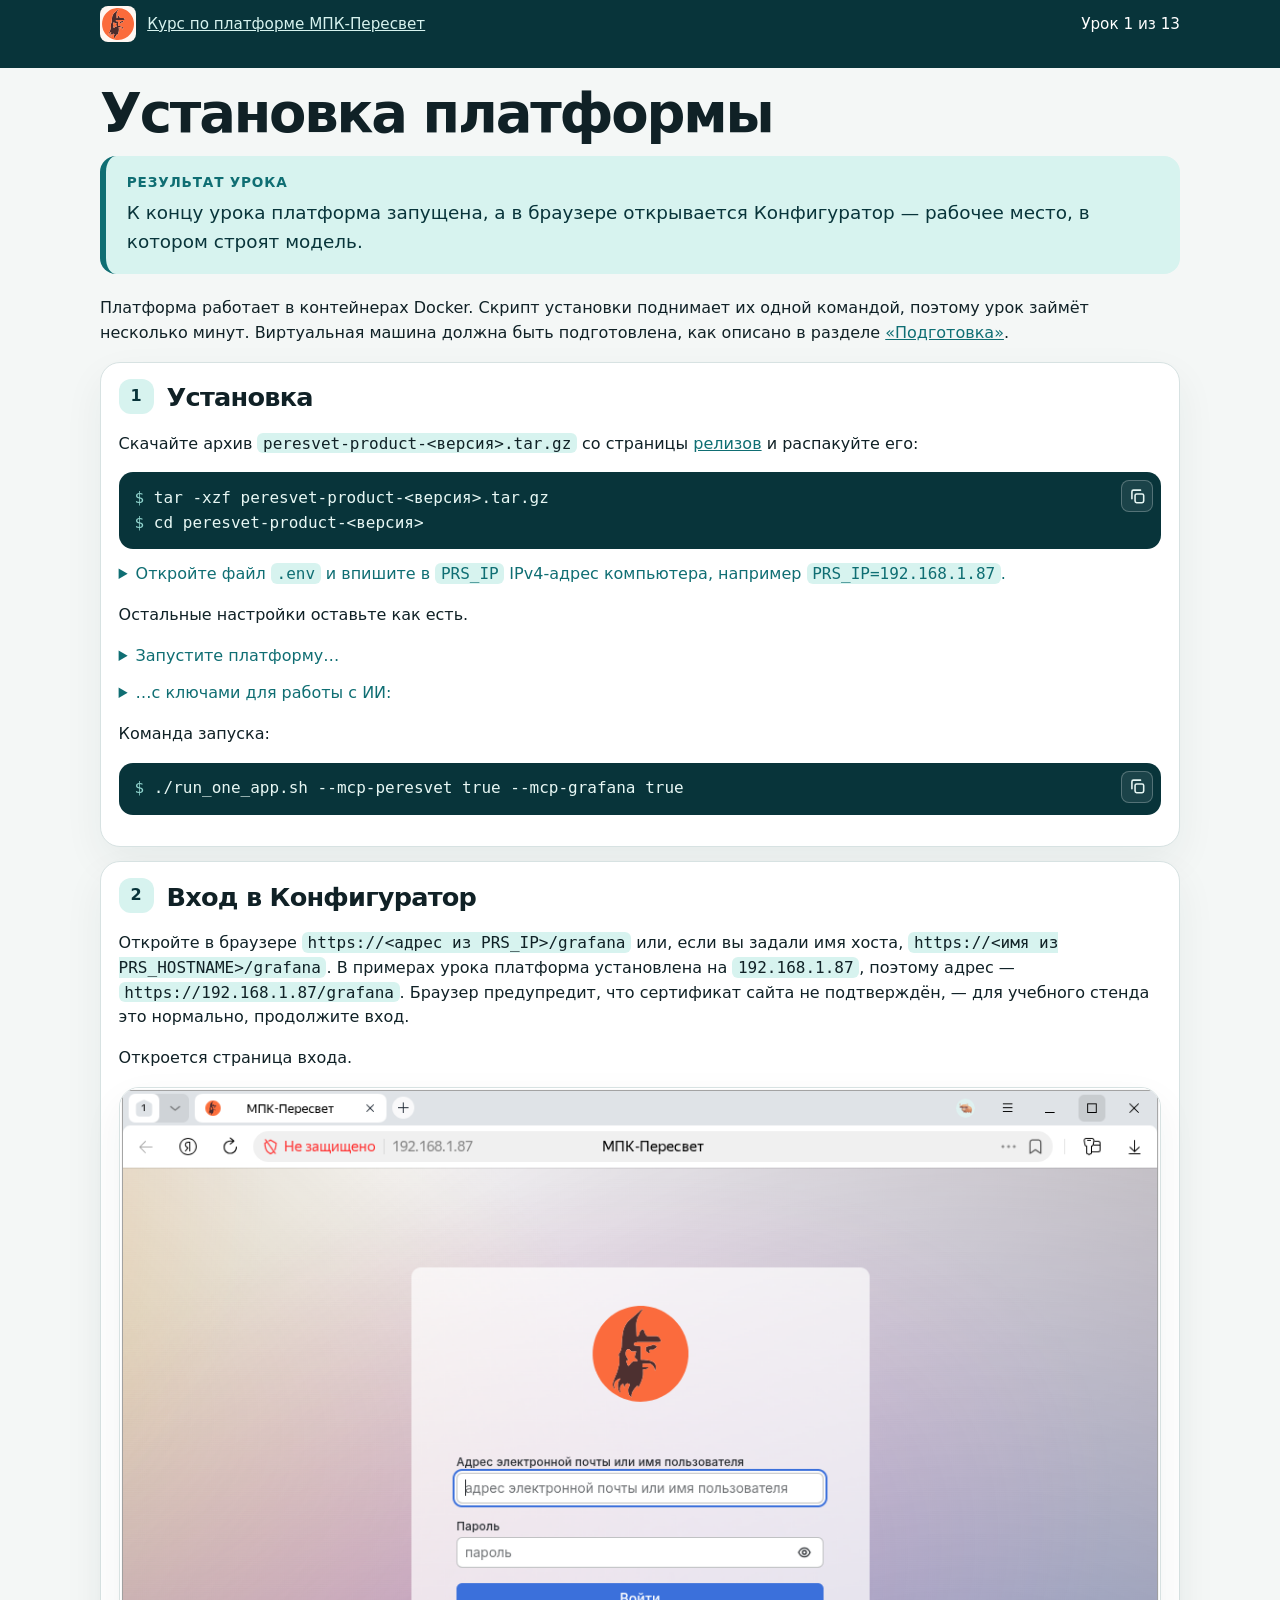
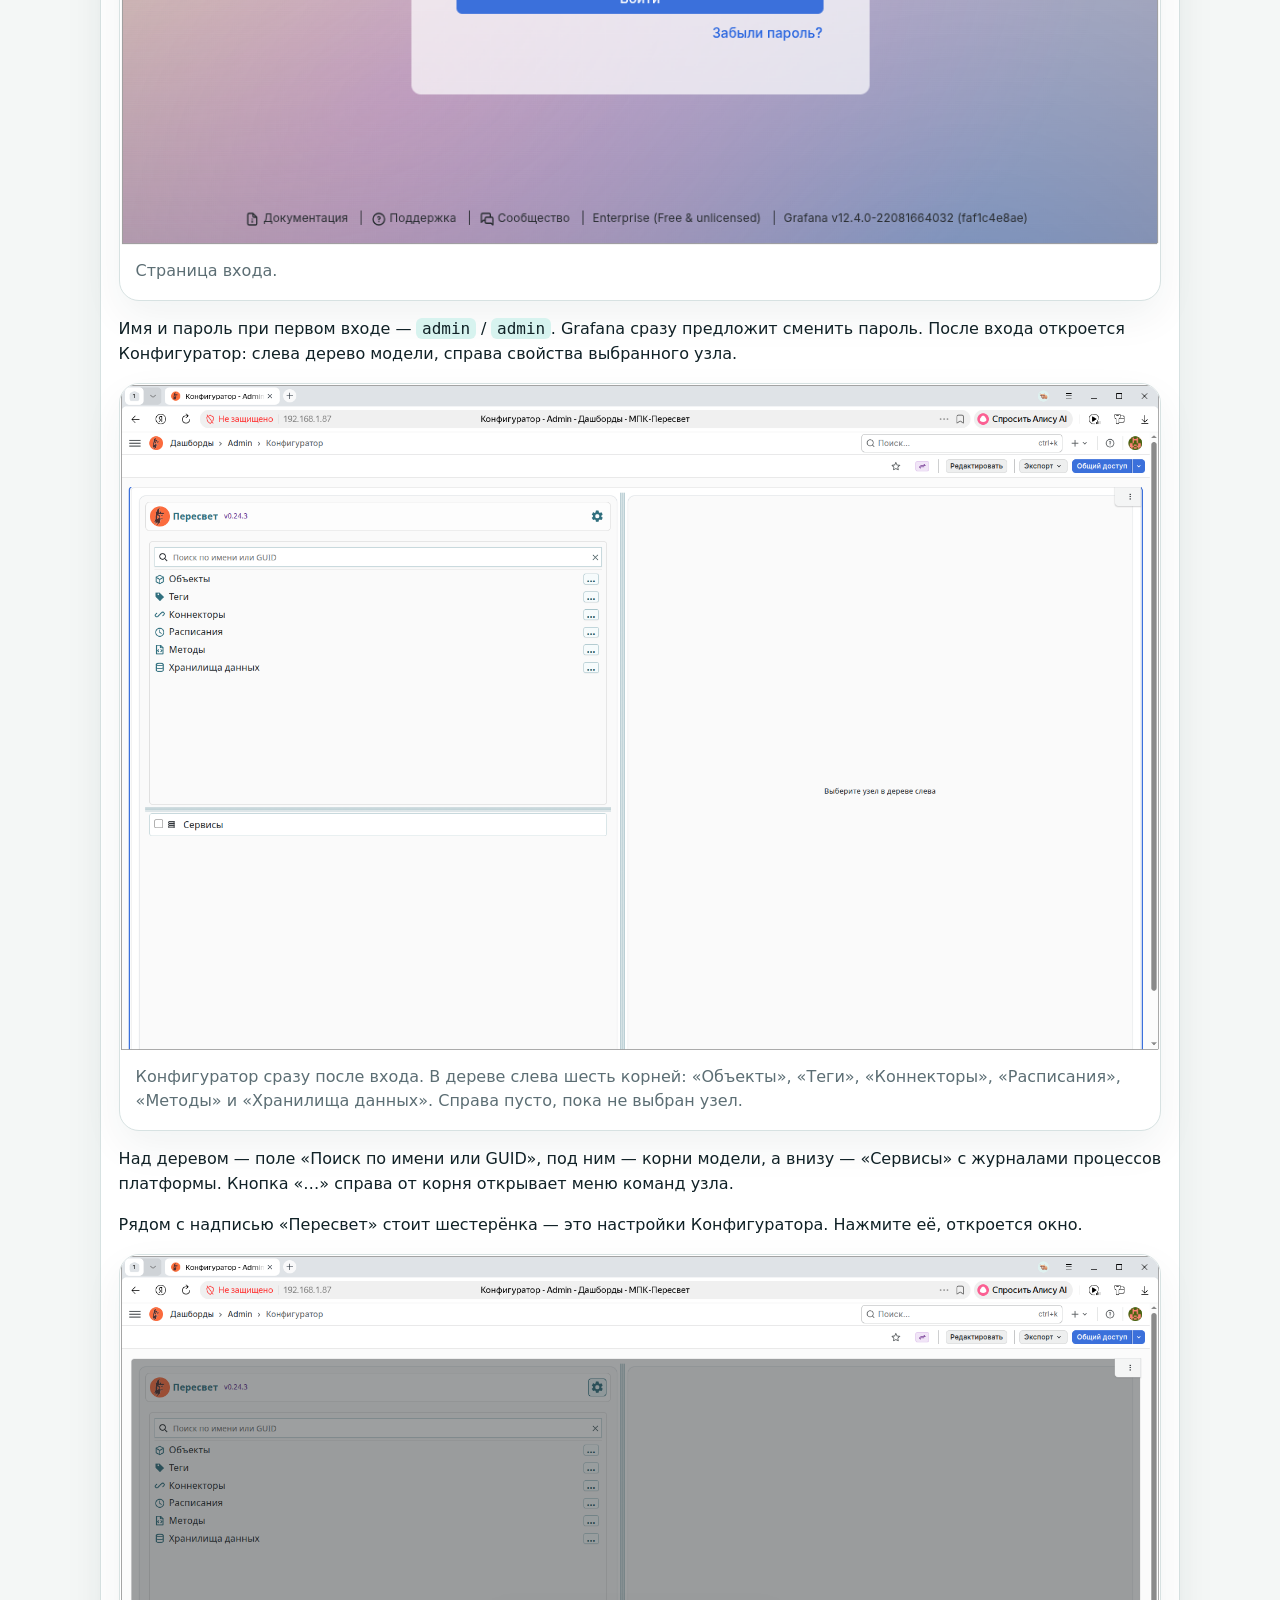
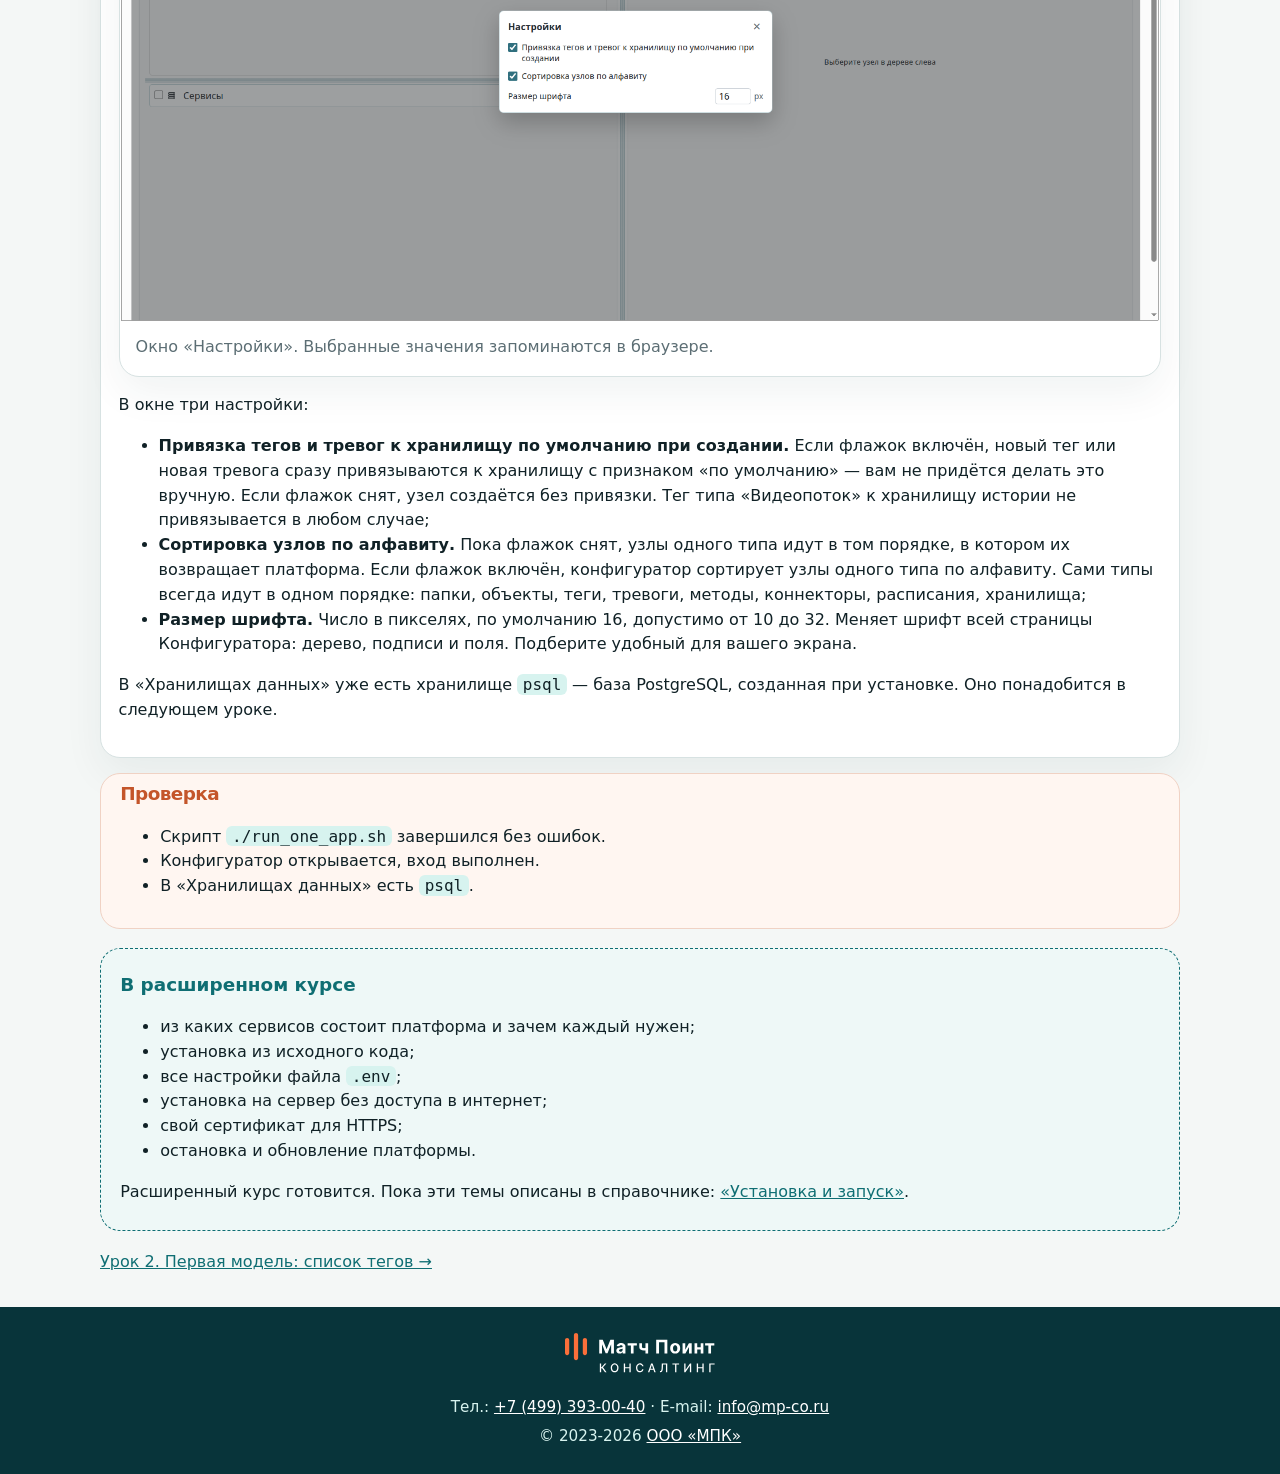
==== 01.base/lesson-01.html @ 76dfd1cc "превый урок" ====
<!DOCTYPE html>
<html lang="ru">
<head>
  <meta charset="utf-8">
  <meta name="viewport" content="width=device-width, initial-scale=1">
  <title>Урок 1. Установка платформы — курс МПК-Пересвет</title>
  <link rel="stylesheet" href="course.css">
</head>
<body>
  <header class="topbar">
    <div class="wrap nav">
      <a href="index.html"><img class="nav-logo" src="pics/logo.svg" alt=""> Курс по платформе МПК-Пересвет</a>
      <span>Урок 1 из 13</span>
    </div>
  </header>
  <main class="wrap lesson">
    <h1>Установка платформы</h1>
    <div class="outcome">
      <div class="k">Результат урока</div>
      <p>К концу урока платформа запущена, а в браузере открывается Конфигуратор — рабочее место, в котором строят модель.</p>
    </div>
    <p>Платформа работает в контейнерах Docker. Скрипт установки поднимает их одной командой, поэтому урок займёт несколько минут. Виртуальная машина должна быть подготовлена, как описано в разделе <a href="index.html#prep">«Подготовка»</a>.</p>

    <section class="step">
      <span class="num">1</span>
      <h2>Установка</h2>
      <p>Скачайте архив <code>peresvet-product-&lt;версия&gt;.tar.gz</code> со страницы <a href="https://github.com/Vovaman/peresvet/releases">релизов</a> и распакуйте его:</p>
      <pre class="cmd"><code><span class="line"><span class="prompt">$ </span>tar -xzf peresvet-product-&lt;версия&gt;.tar.gz</span>
<span class="line"><span class="prompt">$ </span>cd peresvet-product-&lt;версия&gt;</span></code></pre>
      <details class="spoiler">
        <summary>Откройте файл <code>.env</code> и впишите в <code>PRS_IP</code> IPv4-адрес компьютера, например <code>PRS_IP=192.168.1.87</code>.</summary>
        <p>Платформа открывается по HTTPS, а сертификат выпускается на адрес из <code>PRS_IP</code>. Без адреса скрипт не запустится. Браузер предупредит, что сертификат самоподписанный, — для учебного стенда это нормально. Открывать платформу можно двумя способами.</p>
        <ul>
          <li><b>По IP.</b> Впишите в <code>PRS_IP</code> адрес, по которому браузер достучится до машины с платформой (если браузер на той же машине — <code>127.0.0.1</code>).</li>
          <li><b>По имени.</b> <code>PRS_IP</code> нужен и здесь. Дополнительно впишите в <code>.env</code> имя: <code>PRS_HOSTNAME=plant.local</code>, которое будете вписывать в адресной строке браузера для доступа к Конфигуратору.</li>
        </ul>
      </details>
      <p>Остальные настройки оставьте как есть.</p>
      <details class="spoiler">
        <summary>Запустите платформу…</summary>
        <p>Скрипт <code>run_one_app.sh</code> готовит и запускает всю платформу:</p>
        <ul>
          <li>проверяет адрес из <code>PRS_IP</code> и передаёт имя и адрес сервера в настройки nginx;</li>
          <li>скачивает образы контейнеров, которых ещё нет на машине;</li>
          <li>поднимает через <code>docker compose</code> контейнеры платформы: ядро, базу PostgreSQL, брокер сообщений RabbitMQ, сервер иерархической модели OpenLDAP, Grafana и вспомогательные сервисы;</li>
          <li>генерирует самоподписанный сертификат для HTTPS на адрес из <code>PRS_IP</code>;</li>
          <li>запускает nginx, который принимает все обращения по HTTPS и направляет их нужному сервису.</li>
        </ul>
        <p>Первый запуск занимает несколько минут.</p>
        <p>Запускать скрипт нужно один раз: после перезагрузки сервера контейнеры поднимутся сами, как только запустится Docker.</p>
      </details>
      <details class="spoiler">
        <summary>…с ключами для работы с ИИ:</summary>
        <p>Ключи <code>--mcp-peresvet</code> и <code>--mcp-grafana</code> дополнительно запускают два MCP-сервера. MCP — открытый протокол, по которому ИИ-ассистент (например, в Cursor) подключается к приложению и вызывает его инструменты. В следующих уроках ассистент будет помогать строить модель, поэтому серверы нужны с самого начала.</p>
        <ul>
          <li><code>--mcp-peresvet true</code> — MCP платформы: через него ассистент создаёт и читает объекты, теги, тревоги и методы модели. Адрес: <code>https://&lt;адрес из PRS_IP&gt;/mcp/peresvet</code>;</li>
          <li><code>--mcp-grafana true</code> — MCP Grafana: через него ассистент работает с экранами Grafana. Адрес: <code>https://&lt;адрес из PRS_IP&gt;/mcp/grafana</code>.</li>
        </ul>
        <p>Без этих ключей серверы не запускаются: по умолчанию оба выключены. Подключение ассистента к ним разберём в уроке, где оно понадобится.</p>
      </details>
      <p>Команда запуска:</p>
      <pre class="cmd"><code><span class="line"><span class="prompt">$ </span>./run_one_app.sh --mcp-peresvet true --mcp-grafana true</span></code></pre>
    </section>

    <section class="step">
      <span class="num">2</span>
      <h2>Вход в Конфигуратор</h2>
      <p>Откройте в браузере <code>https://&lt;адрес из PRS_IP&gt;/grafana</code> или, если вы задали имя хоста, <code>https://&lt;имя из PRS_HOSTNAME&gt;/grafana</code>. В примерах урока платформа установлена на <code>192.168.1.87</code>, поэтому адрес — <code>https://192.168.1.87/grafana</code>. Браузер предупредит, что сертификат сайта не подтверждён, — для учебного стенда это нормально, продолжите вход.</p>
      <p>Откроется страница входа.</p>
      <figure class="figure">
        <img src="pics/01-lesson.%2001.png" alt="Страница входа в МПК-Пересвет: поля имени пользователя и пароля, кнопка «Войти»">
        <figcaption>Страница входа.</figcaption>
      </figure>
      <p>Имя и пароль при первом входе — <code>admin</code> / <code>admin</code>. Grafana сразу предложит сменить пароль. После входа откроется Конфигуратор: слева дерево модели, справа свойства выбранного узла.</p>
      <figure class="figure">
        <img src="pics/01-lesson.%2002.png" alt="Конфигуратор: слева дерево с корнями Объекты, Теги, Коннекторы, Расписания, Методы, Хранилища данных, справа пустая область с надписью «Выберите узел в дереве слева»">
        <figcaption>Конфигуратор сразу после входа. В дереве слева шесть корней: «Объекты», «Теги», «Коннекторы», «Расписания», «Методы» и «Хранилища данных». Справа пусто, пока не выбран узел.</figcaption>
      </figure>
      <p>Над деревом — поле «Поиск по имени или GUID», под ним — корни модели, а внизу — «Сервисы» с журналами процессов платформы. Кнопка «…» справа от корня открывает меню команд узла.</p>
      <p>Рядом с надписью «Пересвет» стоит шестерёнка — это настройки Конфигуратора. Нажмите её, откроется окно.</p>
      <figure class="figure">
        <img src="pics/01-lesson.%2003.png" alt="Окно «Настройки» Конфигуратора: два флажка и поле «Размер шрифта»">
        <figcaption>Окно «Настройки». Выбранные значения запоминаются в браузере.</figcaption>
      </figure>
      <p>В окне три настройки:</p>
      <ul>
        <li><b>Привязка тегов и тревог к хранилищу по умолчанию при создании.</b> Если флажок включён, новый тег или новая тревога сразу привязываются к хранилищу с признаком «по умолчанию» — вам не придётся делать это вручную. Если флажок снят, узел создаётся без привязки. Тег типа «Видеопоток» к хранилищу истории не привязывается в любом случае;</li>
        <li><b>Сортировка узлов по алфавиту.</b> Пока флажок снят, узлы одного типа идут в том порядке, в котором их возвращает платформа. Если флажок включён, конфигуратор сортирует узлы одного типа по алфавиту. Сами типы всегда идут в одном порядке: папки, объекты, теги, тревоги, методы, коннекторы, расписания, хранилища;</li>
        <li><b>Размер шрифта.</b> Число в пикселях, по умолчанию 16, допустимо от 10 до 32. Меняет шрифт всей страницы Конфигуратора: дерево, подписи и поля. Подберите удобный для вашего экрана.</li>
      </ul>
      <p>В «Хранилищах данных» уже есть хранилище <code>psql</code> — база PostgreSQL, созданная при установке. Оно понадобится в следующем уроке.</p>
    </section>

    <section class="check">
      <h2>Проверка</h2>
      <ul>
        <li>Скрипт <code>./run_one_app.sh</code> завершился без ошибок.</li>
        <li>Конфигуратор открывается, вход выполнен.</li>
        <li>В «Хранилищах данных» есть <code>psql</code>.</li>
      </ul>
    </section>

    <aside class="deeper">
      <h2>В расширенном курсе</h2>
      <ul>
        <li>из каких сервисов состоит платформа и зачем каждый нужен;</li>
        <li>установка из исходного кода;</li>
        <li>все настройки файла <code>.env</code>;</li>
        <li>установка на сервер без доступа в интернет;</li>
        <li>свой сертификат для HTTPS;</li>
        <li>остановка и обновление платформы.</li>
      </ul>
      <p>Расширенный курс готовится. Пока эти темы описаны в справочнике: <a href="https://mp-co-ru.github.io/peresvet/installation.html">«Установка и запуск»</a>.</p>
    </aside>

    <p><a href="lesson-02.html">Урок 2. Первая модель: список тегов →</a></p>
  </main>
  <footer class="footer">
    <div class="wrap footer-inner">
      <a class="footer-logo" href="https://matchpoint-consulting.ru/"><img src="pics/mpc-logo.svg" alt="Логотип ООО Матч Поинт Консалтинг"></a>
      <p class="footer-contacts">Тел.: <a href="tel:+74993930040">+7 (499) 393-00-40</a> · E-mail: <a href="mailto:info@mp-co.ru">info@mp-co.ru</a></p>
      <p>© 2023-2026 <a href="https://matchpoint-consulting.ru/">ООО «МПК»</a></p>
    </div>
  </footer>
  <script src="course.js"></script>
</body>
</html>
---- 01.base/course.css ----
:root {
  --ink: #102126;
  --muted: #5c6e74;
  --teal: #0f6e73;
  --teal-deep: #08343a;
  --mint: #d7f3ef;
  --sand: #f4f7f6;
  --line: #d7e2e2;
  --card: #ffffff;
  --warn: #c4552a;
}

* { box-sizing: border-box; }

body {
  margin: 0;
  color: var(--ink);
  background: var(--sand);
  font-family: "Segoe UI", "PT Sans", "DejaVu Sans", sans-serif;
  line-height: 1.55;
}

a { color: var(--teal); }

.svg-sprite {
  position: absolute;
  width: 0;
  height: 0;
  overflow: hidden;
}

.hero {
  background:
    radial-gradient(circle at 85% 10%, rgba(90, 210, 190, 0.28), transparent 26rem),
    linear-gradient(160deg, #0b2c31 0%, #12575c 55%, #0e3d42 100%);
  color: #f4fffc;
  padding: 1.2rem 0 3.2rem;
}

.hero a { color: #d7f3ef; }

.wrap {
  width: min(1080px, calc(100% - 2rem));
  margin: 0 auto;
}

.nav {
  display: flex;
  justify-content: space-between;
  gap: 1rem;
  align-items: center;
  padding: 0.4rem 0 1.6rem;
  font-size: 0.95rem;
}

.brand { font-weight: 700; letter-spacing: 0.04em; text-transform: uppercase; font-size: 0.82rem; }

.hero-layout {
  display: flex;
  align-items: flex-start;
  gap: 1.75rem;
}

.hero-copy { flex: 1 1 42rem; min-width: 0; }

.hero-anim {
  flex: 0 0 340px;
  width: 340px;
  margin: 0.4rem 0 0;
}

.hero-anim img {
  display: block;
  width: 100%;
  height: auto;
  border-radius: 20px;
  background: #f7fbfb;
}

@media (max-width: 980px) {
  .hero-layout { display: block; }
  .hero-anim { width: min(520px, 100%); margin-top: 1.4rem; }
}

.hero-title {
  display: flex;
  align-items: center;
  gap: 1.1rem;
  margin-bottom: 1rem;
}

@media (max-width: 860px) {
  .hero-grid { grid-template-columns: 1fr; }
}

.logo {
  width: 92px;
  height: 92px;
  flex: 0 0 auto;
  background: #fff7f2;
  border-radius: 22px;
  padding: 8px;
}

h1 {
  margin: 0;
  max-width: none;
  font-size: clamp(2.4rem, 5.4vw, 4.2rem);
  line-height: 0.98;
  letter-spacing: -0.04em;
}

.hero h1 { font-size: clamp(2rem, 3.1vw, 3.25rem); }
.hero h1 span { display: block; }

.nav-logo {
  width: 36px;
  height: 36px;
  vertical-align: middle;
  background: #fff7f2;
  border-radius: 8px;
  padding: 2px;
}

.lead {
  max-width: 40rem;
  font-size: 1.25rem;
}

.hero .lead { color: #e7f7f4; }

.actions { display: flex; flex-wrap: wrap; gap: 0.8rem; margin-top: 1.6rem; }

.btn {
  display: inline-block;
  padding: 0.85rem 1.2rem;
  border-radius: 999px;
  text-decoration: none;
  font-weight: 700;
}

.hero a.btn-main { background: #f4fffc; color: #08343a; }
.hero a.btn-ghost { border: 1px solid rgba(255,255,255,0.45); color: #ffffff; }

.pills { display: flex; flex-wrap: wrap; gap: 0.6rem; margin-top: 1.8rem; padding: 0; list-style: none; }
.pills li {
  background: rgba(255,255,255,0.1);
  border: 1px solid rgba(255,255,255,0.18);
  border-radius: 999px;
  padding: 0.35rem 0.8rem;
}

section { padding: 3rem 0; }
section h2 { font-size: clamp(1.7rem, 3vw, 2.3rem); margin: 0 0 0.8rem; letter-spacing: -0.03em; }

.grid, .learn {
  display: grid;
  gap: 1rem;
}

.model-grid,
.start-grid {
  grid-template-columns: repeat(3, minmax(0, 1fr));
}

.model-grid {
  grid-template-columns: repeat(2, minmax(0, 1fr));
}

.feature-grid,
.learn-grid,
.area-grid {
  grid-template-columns: repeat(6, minmax(0, 1fr));
}

.feature-grid .card,
.learn-grid .card,
.area-grid .card {
  grid-column: span 2;
}

.feature-grid .card:nth-child(4),
.feature-grid .card:nth-child(5) {
  grid-column: span 3;
}

.card, .path > li, .step, .figure {
  background: var(--card);
  border: 1px solid var(--line);
  border-radius: 20px;
  box-shadow: 0 16px 40px rgba(8, 52, 58, 0.06);
}

.card { padding: 1.1rem 1.15rem 1.2rem; }
.card p:last-child { margin-bottom: 0; }
.card .k { color: var(--teal); font-weight: 800; font-size: 0.85rem; letter-spacing: 0.06em; text-transform: uppercase; }

.card-icon {
  float: right;
  width: 8rem;
  height: 6rem;
  margin: 0 0 0.6rem 0.9rem;
  stroke-width: 2;
  stroke-linecap: round;
  stroke-linejoin: round;
  fill: none;
}

.card .k { margin-top: 0; hyphens: auto; }

.feature-grid .card-icon,
.learn-grid .card-icon,
.area-grid .card-icon,
.start-grid .card-icon {
  width: 6.5rem;
  height: 4.9rem;
  margin-left: 0.6rem;
}
.card .k + p { margin-top: 0.6rem; }
.card .card-icon + p { margin-top: 0; }
.card::after { content: ""; display: block; clear: both; }

@media (max-width: 1040px) {
  .model-grid,
  .start-grid,
  .feature-grid,
  .learn-grid,
  .area-grid {
    grid-template-columns: repeat(2, minmax(0, 1fr));
  }

  .feature-grid .card,
  .feature-grid .card:nth-child(4),
  .feature-grid .card:nth-child(5),
  .learn-grid .card,
  .area-grid .card {
    grid-column: auto;
  }
}

@media (max-width: 620px) {
  .model-grid,
  .start-grid,
  .feature-grid,
  .learn-grid,
  .area-grid {
    grid-template-columns: 1fr;
  }
}

.path { list-style: none; padding: 0; margin: 0; display: grid; gap: 0.7rem; }
.path summary {
  display: flex;
  gap: 0.8rem;
  align-items: center;
  padding: 0.85rem 1rem;
  cursor: pointer;
  list-style: none;
}
.path summary::-webkit-details-marker { display: none; }
.path .t { flex: 1 1 auto; }
.chev {
  flex: 0 0 auto;
  width: 0.7rem;
  height: 0.7rem;
  margin-right: 0.3rem;
  border-right: 2px solid var(--teal);
  border-bottom: 2px solid var(--teal);
  transform: translateY(-25%) rotate(45deg);
  transition: transform 0.2s;
}
details[open] > summary .chev { transform: translateY(25%) rotate(-135deg); }

.intro-section { padding-bottom: 0; }
.prep-section { padding-bottom: 0; }
.spoiler { margin: 0.8rem 0; }
.spoiler > summary { cursor: pointer; font-weight: 400; color: var(--teal); }
.spoiler > :not(summary) { margin-left: 1.2rem; }
.prep { padding: 1.2rem 1.4rem; }
.prep ul { margin: 0.4rem 0 0; padding-left: 1.2rem; }
.intro {
  background: var(--card);
  border: 1px solid var(--line);
  border-radius: 20px;
  box-shadow: 0 16px 40px rgba(8, 52, 58, 0.06);
}
.intro > summary {
  display: flex;
  align-items: center;
  justify-content: space-between;
  gap: 1rem;
  padding: 1.1rem 1.4rem;
  cursor: pointer;
  list-style: none;
}
.intro > summary::-webkit-details-marker { display: none; }
.intro > summary h2 { margin: 0; }
.intro > summary .chev { width: 0.95rem; height: 0.95rem; border-width: 0 3px 3px 0; }
.intro .intro-part { padding: 1.6rem 1.4rem; border-top: 1px solid var(--line); }
.intro .intro-part .wrap { width: auto; }
.intro .intro-part h2 { font-size: clamp(1.4rem, 2.4vw, 1.9rem); }
.path .more { padding: 0 1rem 1rem 4.2rem; color: var(--ink); }
.path .more ul { margin: 0 0 0.7rem; padding-left: 1.1rem; }
.path .more li { margin: 0.2rem 0; }
.path .open { font-weight: 700; text-decoration: none; }
.path .soon { color: var(--muted); font-size: 0.9rem; }
.path .n {
  flex: 0 0 auto;
  width: 2.4rem;
  height: 2.4rem;
  display: grid;
  place-items: center;
  border-radius: 12px;
  background: var(--mint);
  color: var(--teal-deep);
  font-weight: 800;
}
.path > li.later { color: var(--muted); }
.path > li.later .n { background: #eef3f3; }

.figure { overflow: hidden; margin: 1rem 0 0; }
.figure img, .figure object { display: block; width: 100%; height: auto; background: white; }
.figure figcaption { padding: 0.85rem 1rem 1rem; color: var(--muted); }

.step { padding: 1rem 1.1rem 1.15rem; margin: 0.9rem 0; }
.step h2 {
  margin: 0.1rem 0 0.6rem;
  line-height: 2.2rem;
  font-size: clamp(1.3rem, 2.2vw, 1.6rem);
}
.step .num {
  float: left;
  width: 2.2rem;
  height: 2.2rem;
  margin: 0 0.8rem 0 0;
  display: grid;
  place-items: center;
  border-radius: 12px;
  background: var(--mint);
  color: var(--teal-deep);
  font-weight: 800;
}

table { width: 100%; border-collapse: collapse; }
th, td { text-align: left; padding: 0.7rem 0.4rem; border-bottom: 1px solid var(--line); }
th { color: var(--muted); font-weight: 700; }

.outcome {
  margin: 1rem 0 1.4rem;
  padding: 1rem 1.3rem 1.1rem;
  border-left: 6px solid var(--teal);
  border-radius: 16px;
  background: var(--mint);
}
.outcome .k {
  color: var(--teal);
  font-weight: 800;
  font-size: 0.85rem;
  letter-spacing: 0.06em;
  text-transform: uppercase;
}
.outcome p { margin: 0.35rem 0 0; font-size: 1.15rem; color: var(--teal-deep); }

.deeper {
  margin: 1.2rem 0;
  padding: 0.4rem 1.2rem 0.6rem;
  border: 1px dashed var(--teal);
  border-radius: 20px;
  background: #eef8f7;
}
.deeper h2 { font-size: 1.15rem; color: var(--teal); }
.check h2 { font-size: 1.15rem; color: var(--warn); }

.check { background: #fff6f1; border: 1px solid #f0d2c4; border-radius: 20px; padding: 0.4rem 1.2rem 0.8rem; }

pre {
  margin: 0.8rem 0;
  padding: 0.85rem 1rem;
  overflow-x: auto;
  background: var(--teal-deep);
  color: #e7f7f4;
  border-radius: 14px;
}
pre code { background: none; padding: 0; color: inherit; }

.cmd-wrap { position: relative; }
.cmd-wrap pre { margin: 0.8rem 0; padding-right: 3.2rem; }
.prompt { user-select: none; -webkit-user-select: none; color: #8fd3cc; }
.copy-btn {
  position: absolute;
  top: 0.5rem;
  right: 0.5rem;
  width: 2rem;
  height: 2rem;
  padding: 0.35rem;
  border: 1px solid rgba(255,255,255,0.25);
  border-radius: 8px;
  background: rgba(255,255,255,0.08);
  color: #e7f7f4;
  cursor: pointer;
}
.copy-btn:hover { background: rgba(255,255,255,0.18); }
.copy-btn.done { color: #8fe3b4; border-color: #8fe3b4; }
.copy-btn svg { display: block; width: 100%; height: 100%; fill: none; stroke: currentColor; stroke-width: 2; stroke-linecap: round; stroke-linejoin: round; }

code { font-family: "DejaVu Sans Mono", ui-monospace, monospace; background: var(--mint); padding: 0.05rem 0.35rem; border-radius: 6px; }

.lesson { padding-top: 1.2rem; }
.lesson h1 { max-width: none; color: var(--ink); font-size: clamp(2.2rem, 5vw, 3.4rem); }
.footer {
  margin-top: 2rem;
  padding: 1.6rem 0;
  background: var(--teal-deep);
  color: #d7f3ef;
  font-size: 0.95rem;
}
.footer a { color: #ffffff; }
.footer-inner { text-align: center; }
.footer-inner p { margin: 0.35rem 0 0; }
.footer-logo { display: inline-block; margin-bottom: 0.6rem; }
.footer-logo img { display: block; height: 40px; width: auto; }

.topbar { background: var(--teal-deep); color: white; }
.topbar a { color: #d7f3ef; }
.topbar .nav > a:first-child {
  display: inline-flex;
  align-items: center;
  gap: 0.7rem;
}
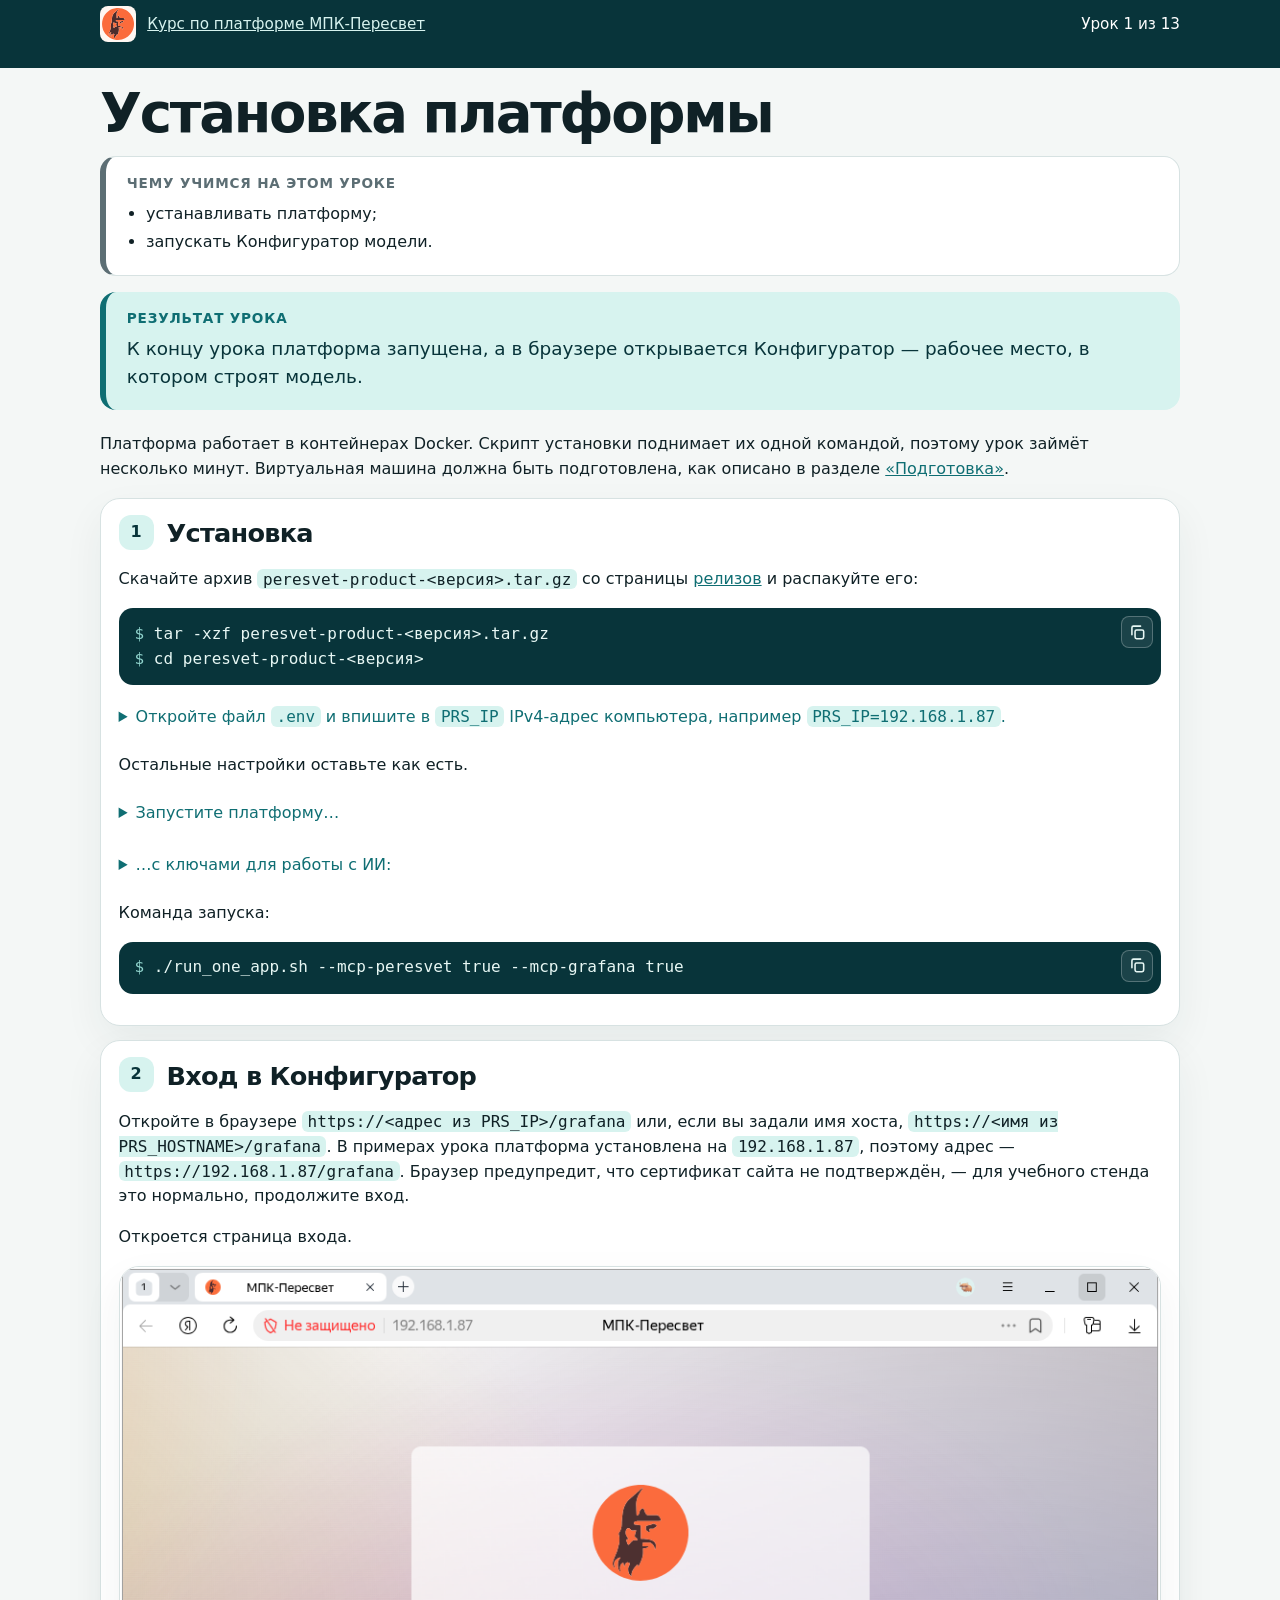
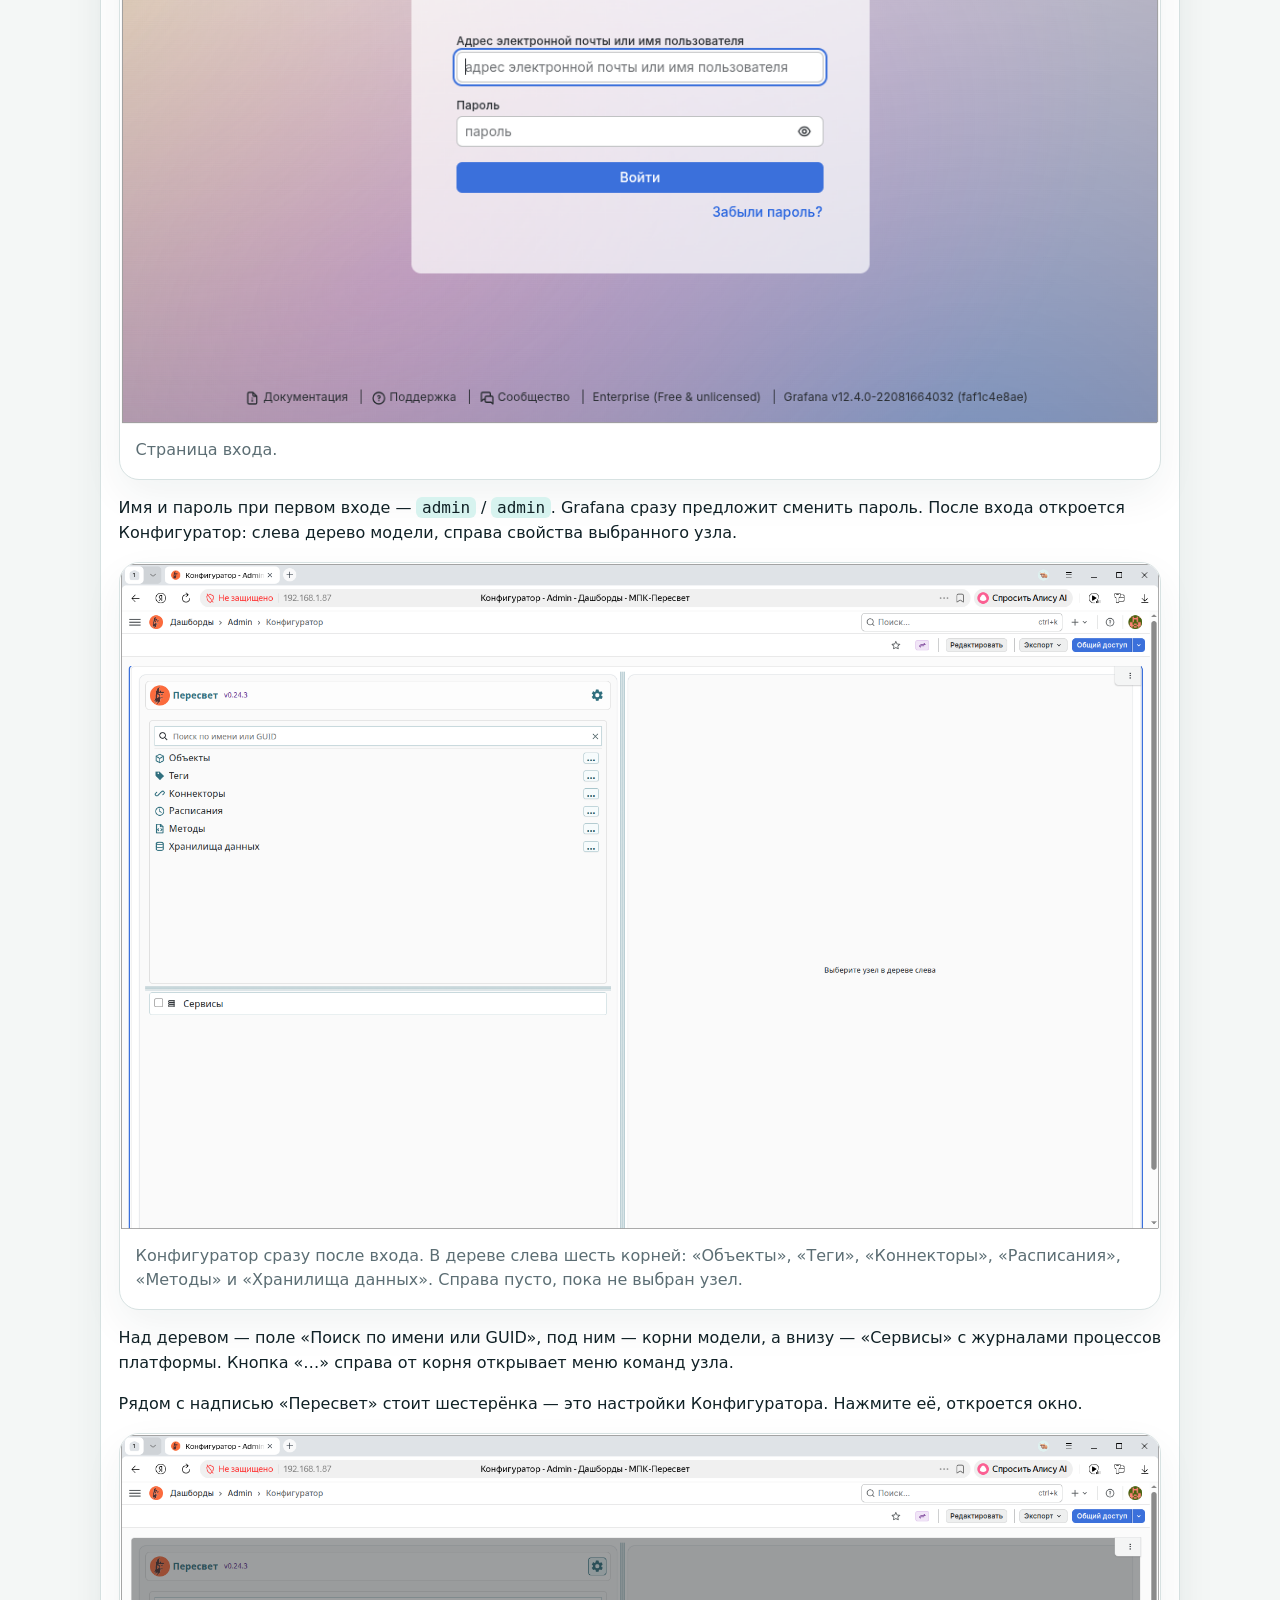
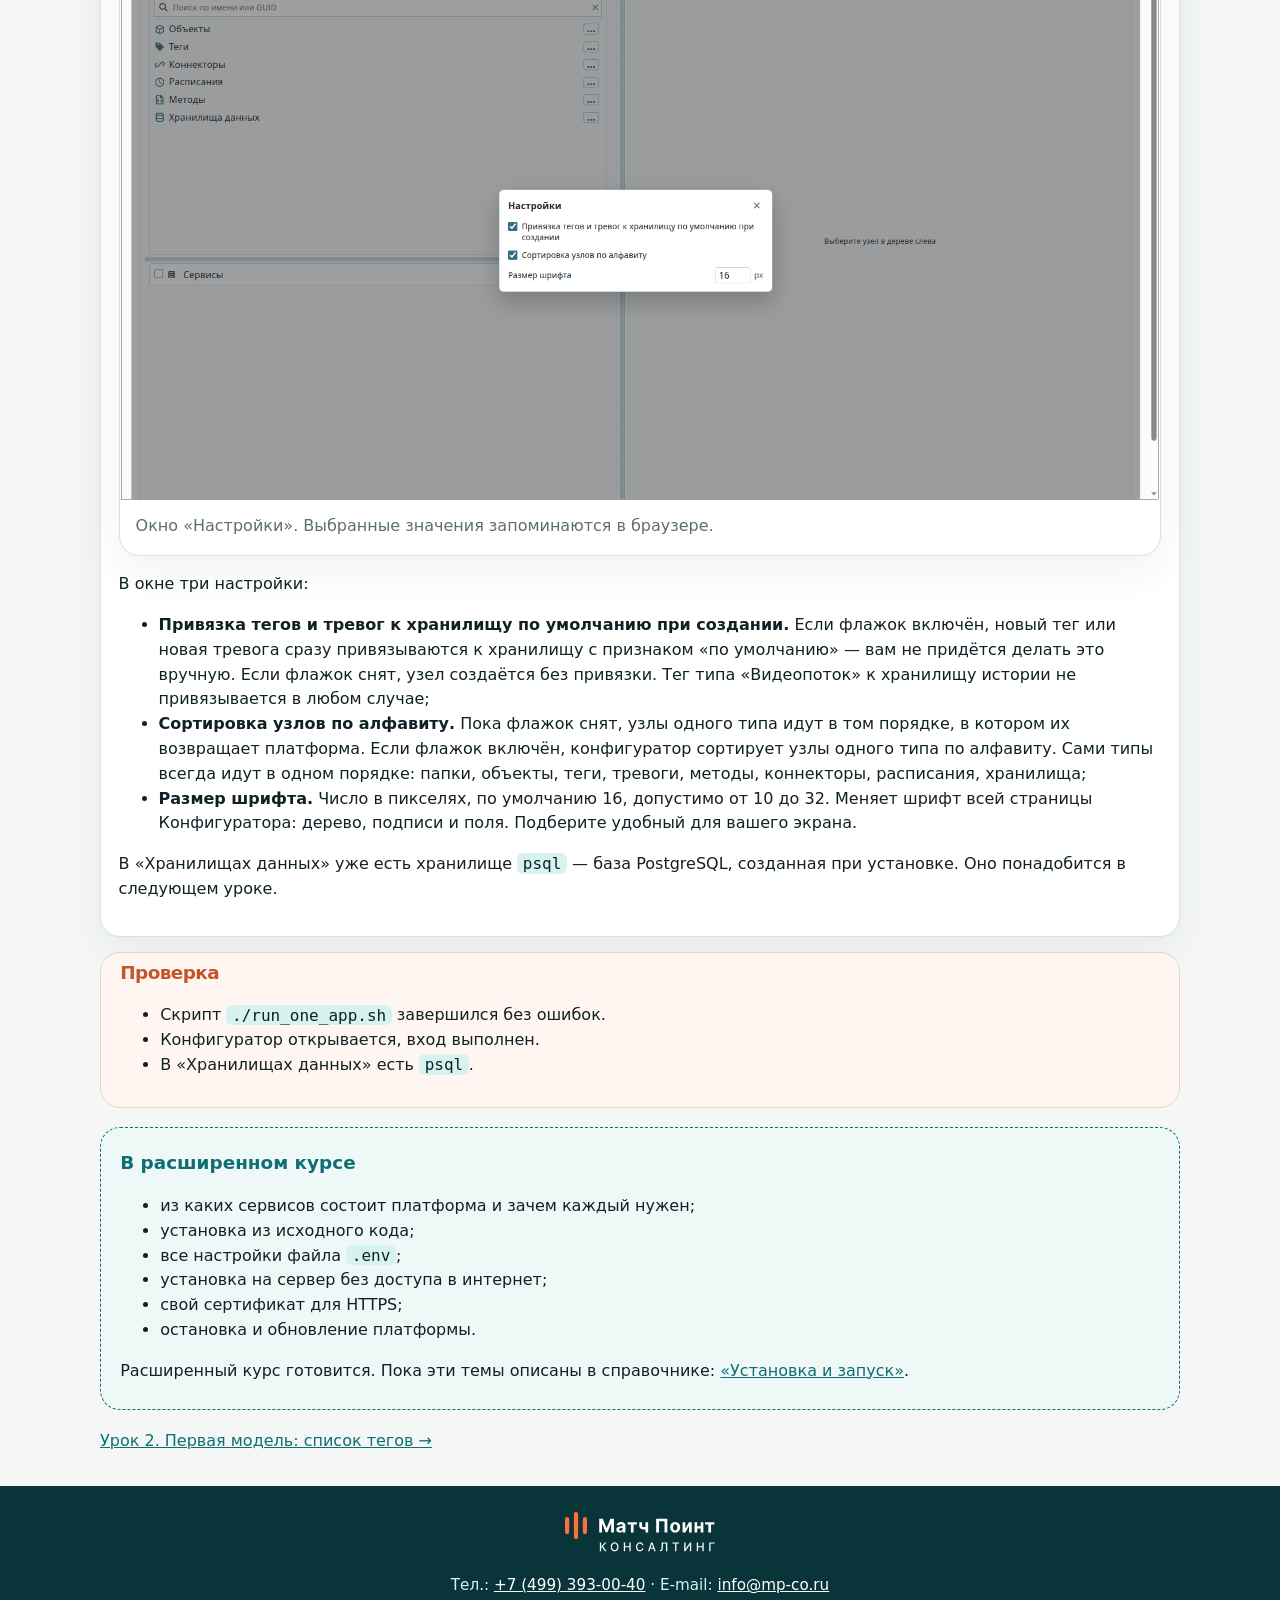
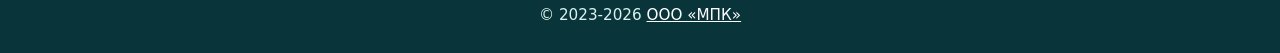
==== commit b09cd6ff: "#1 добавлен урок 2" ====
--- a/01.base/lesson-01.html
+++ b/01.base/lesson-01.html
@@ -15,6 +15,13 @@
   </header>
   <main class="wrap lesson">
     <h1>Установка платформы</h1>
+    <div class="goal">
+      <div class="k">Чему учимся на этом уроке</div>
+      <ul>
+        <li>устанавливать платформу;</li>
+        <li>запускать Конфигуратор модели.</li>
+      </ul>
+    </div>
     <div class="outcome">
       <div class="k">Результат урока</div>
       <p>К концу урока платформа запущена, а в браузере открывается Конфигуратор — рабочее место, в котором строят модель.</p>
--- a/01.base/course.css
+++ b/01.base/course.css
@@ -273,9 +273,16 @@
 
 .intro-section { padding-bottom: 0; }
 .prep-section { padding-bottom: 0; }
-.spoiler { margin: 0.8rem 0; }
+/* Отступы заложены всегда, чтобы заголовок не сдвигался при раскрытии; фон виден только у раскрытого */
+.spoiler { margin: 0.8rem -1rem; padding: 0.45rem 1rem; border-radius: 14px; }
+.spoiler[open] { background: #edf4f4; }
+.spoiler[open] code { background: #fff; }
 .spoiler > summary { cursor: pointer; font-weight: 400; color: var(--teal); }
 .spoiler > :not(summary) { margin-left: 1.2rem; }
+.spoiler > :last-child { margin-bottom: 0.4rem; }
+@media (max-width: 800px) {
+  .spoiler { margin-left: 0; margin-right: 0; }
+}
 .prep { padding: 1.2rem 1.4rem; }
 .prep ul { margin: 0.4rem 0 0; padding-left: 1.2rem; }
 .intro {
@@ -345,6 +352,34 @@
 th, td { text-align: left; padding: 0.7rem 0.4rem; border-bottom: 1px solid var(--line); }
 th { color: var(--muted); font-weight: 700; }
 
+.goal {
+  margin: 1rem 0 0.8rem;
+  padding: 1rem 1.3rem 1.1rem;
+  border: 1px solid var(--line);
+  border-left: 6px solid var(--muted);
+  border-radius: 16px;
+  background: var(--card);
+}
+.goal .k {
+  color: var(--muted);
+  font-weight: 800;
+  font-size: 0.85rem;
+  letter-spacing: 0.06em;
+  text-transform: uppercase;
+}
+.goal ul { margin: 0.45rem 0 0; padding-left: 1.2rem; }
+.goal li { margin: 0.2rem 0; }
+
+.figure-half { max-width: 50%; }
+/* Скриншот Конфигуратора: рамка по размеру картинки, не шире половины колонки */
+.figure-shot { width: fit-content; max-width: 50%; }
+.figure-shot img { max-width: 100%; }
+/* Широкий скриншот (таблицы с метками времени): во всю колонку, ширину задаёт img */
+.figure-shot.figure-wide { max-width: 100%; }
+@media (max-width: 800px) {
+  .figure-half, .figure-shot { max-width: 100%; }
+}
+
 .outcome {
   margin: 1rem 0 1.4rem;
   padding: 1rem 1.3rem 1.1rem;
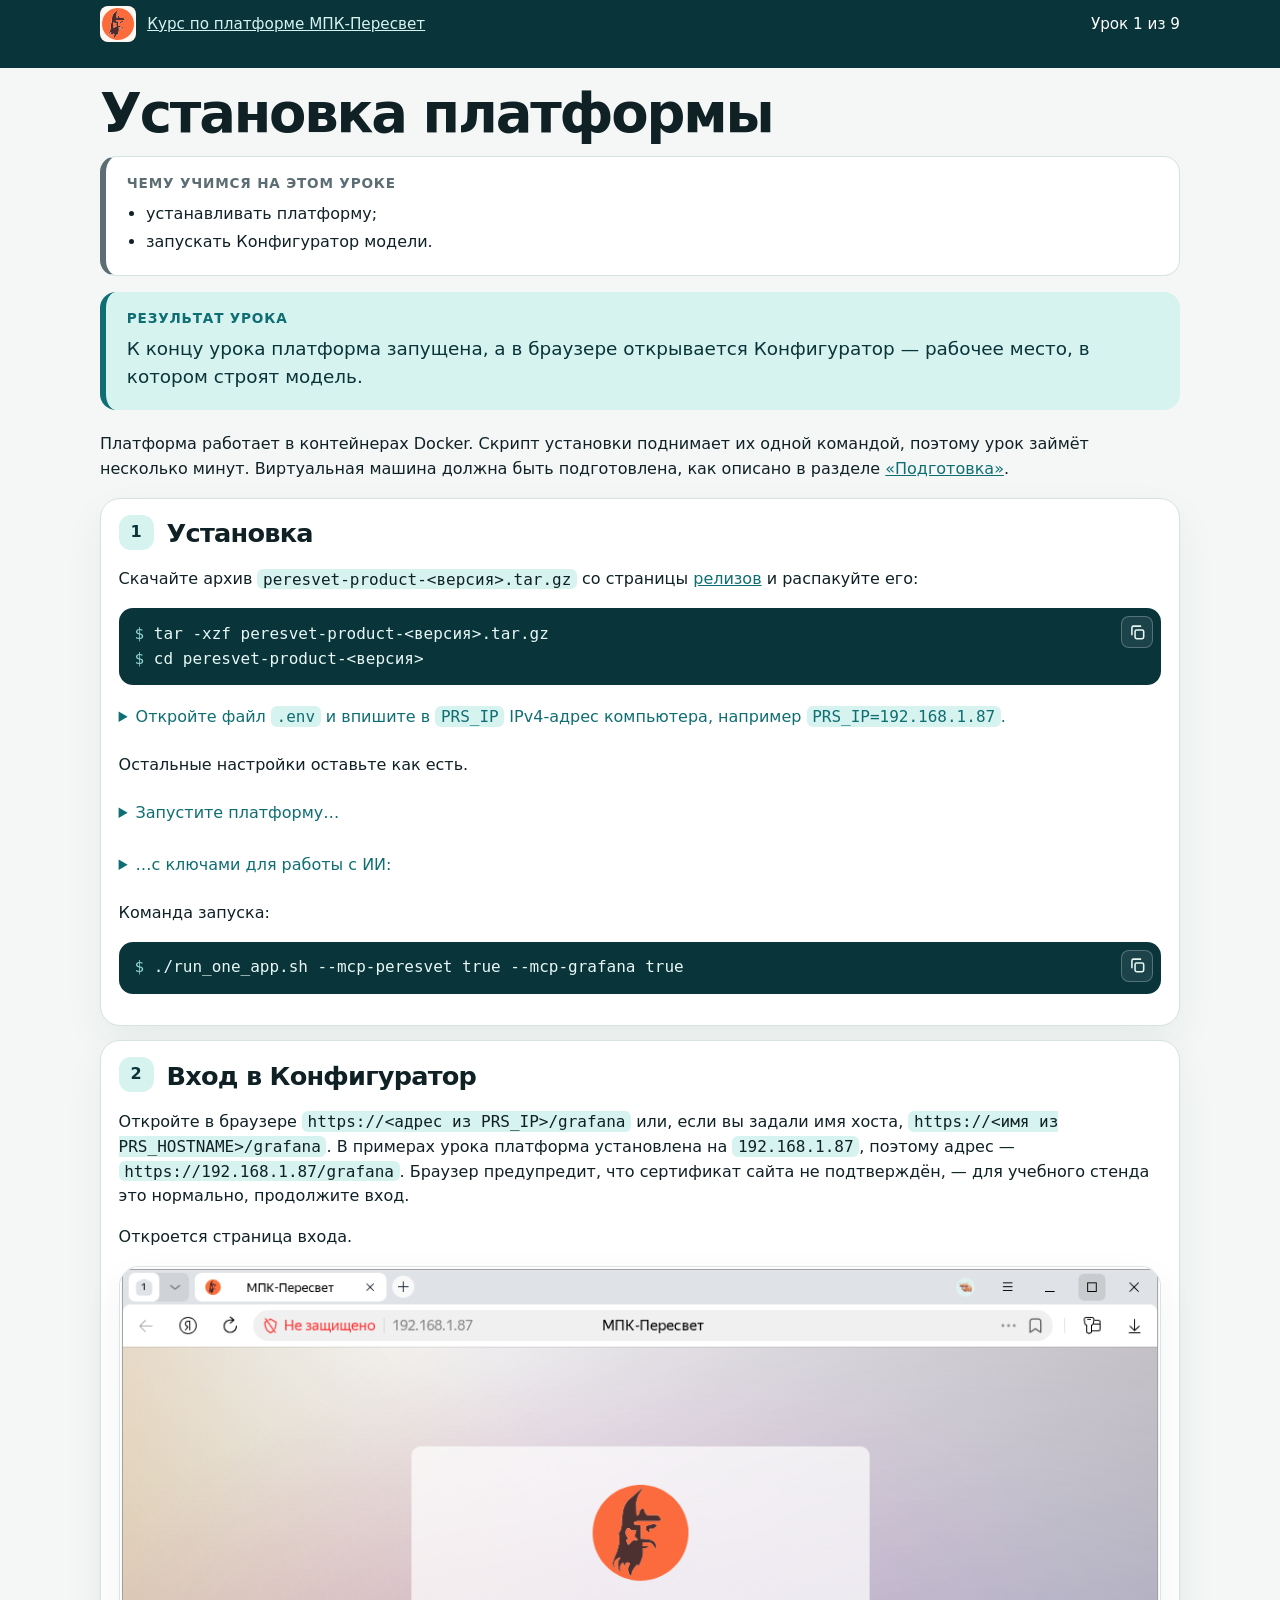
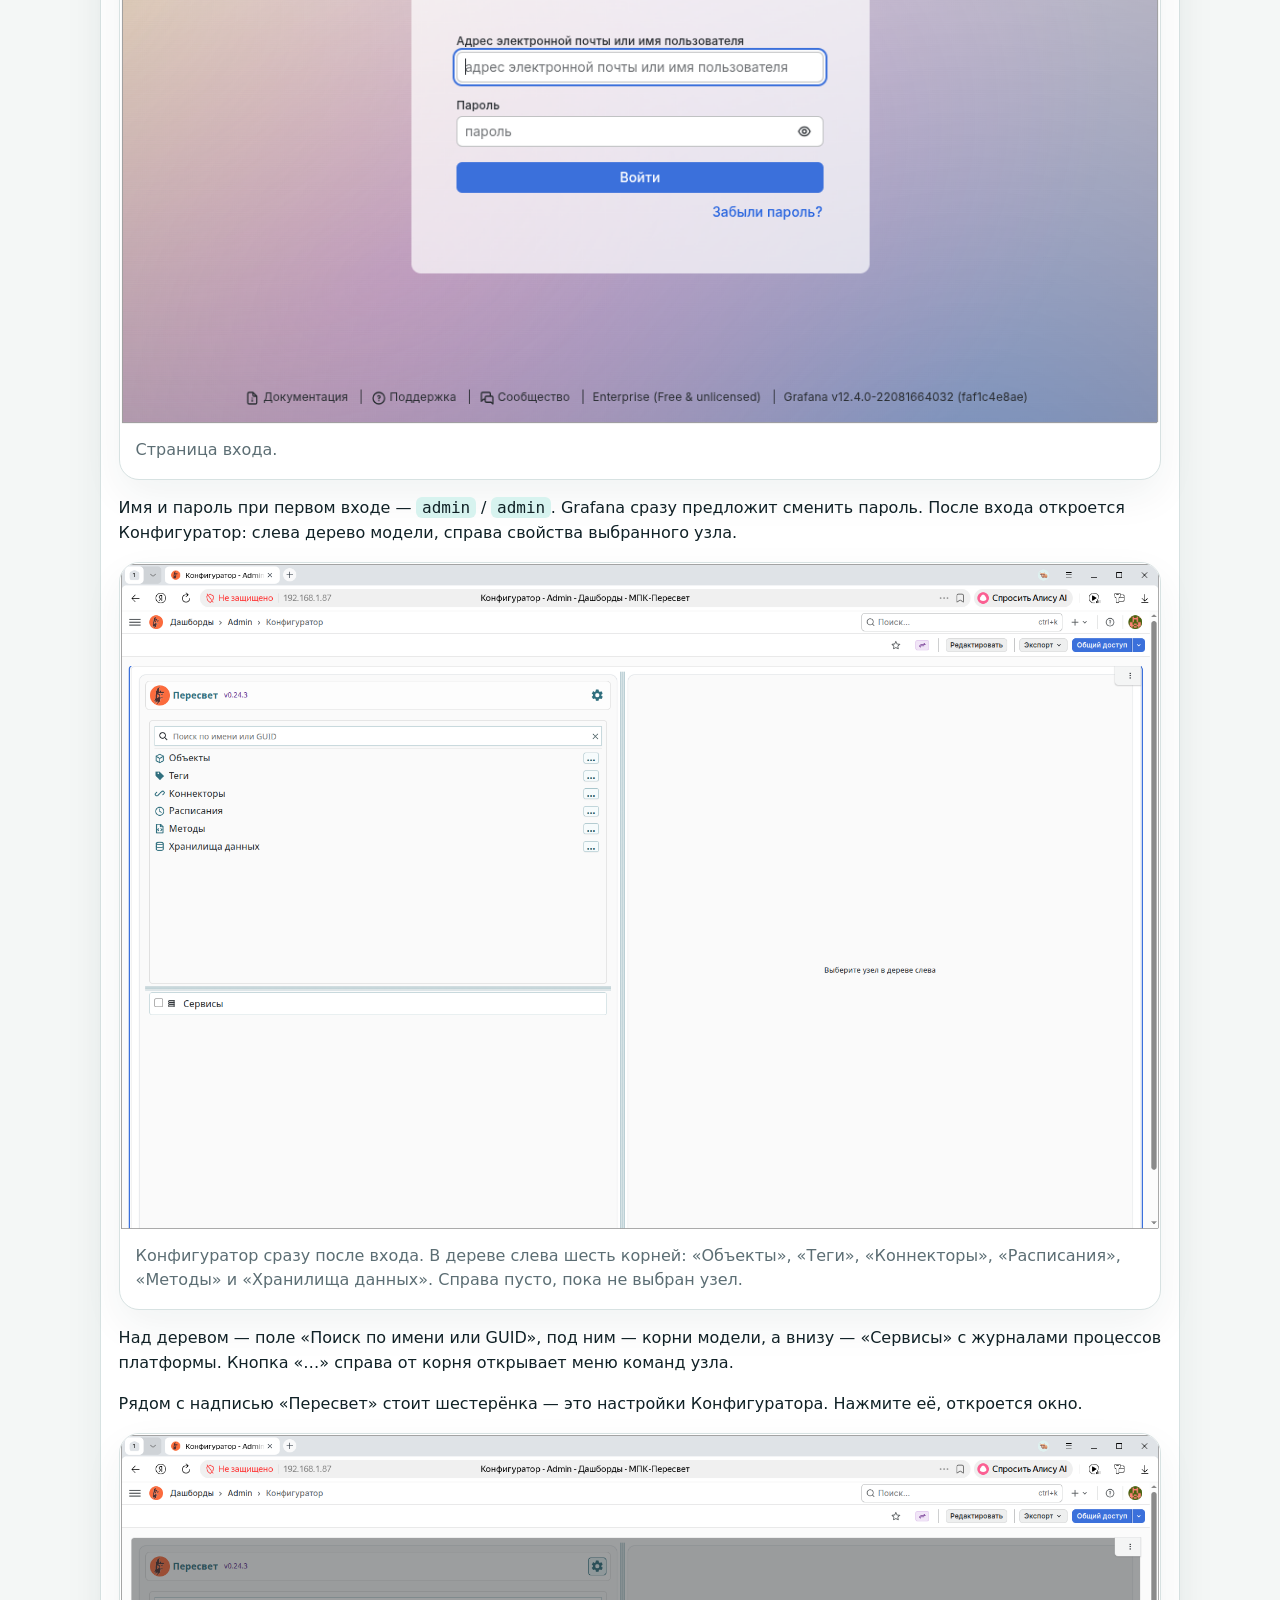
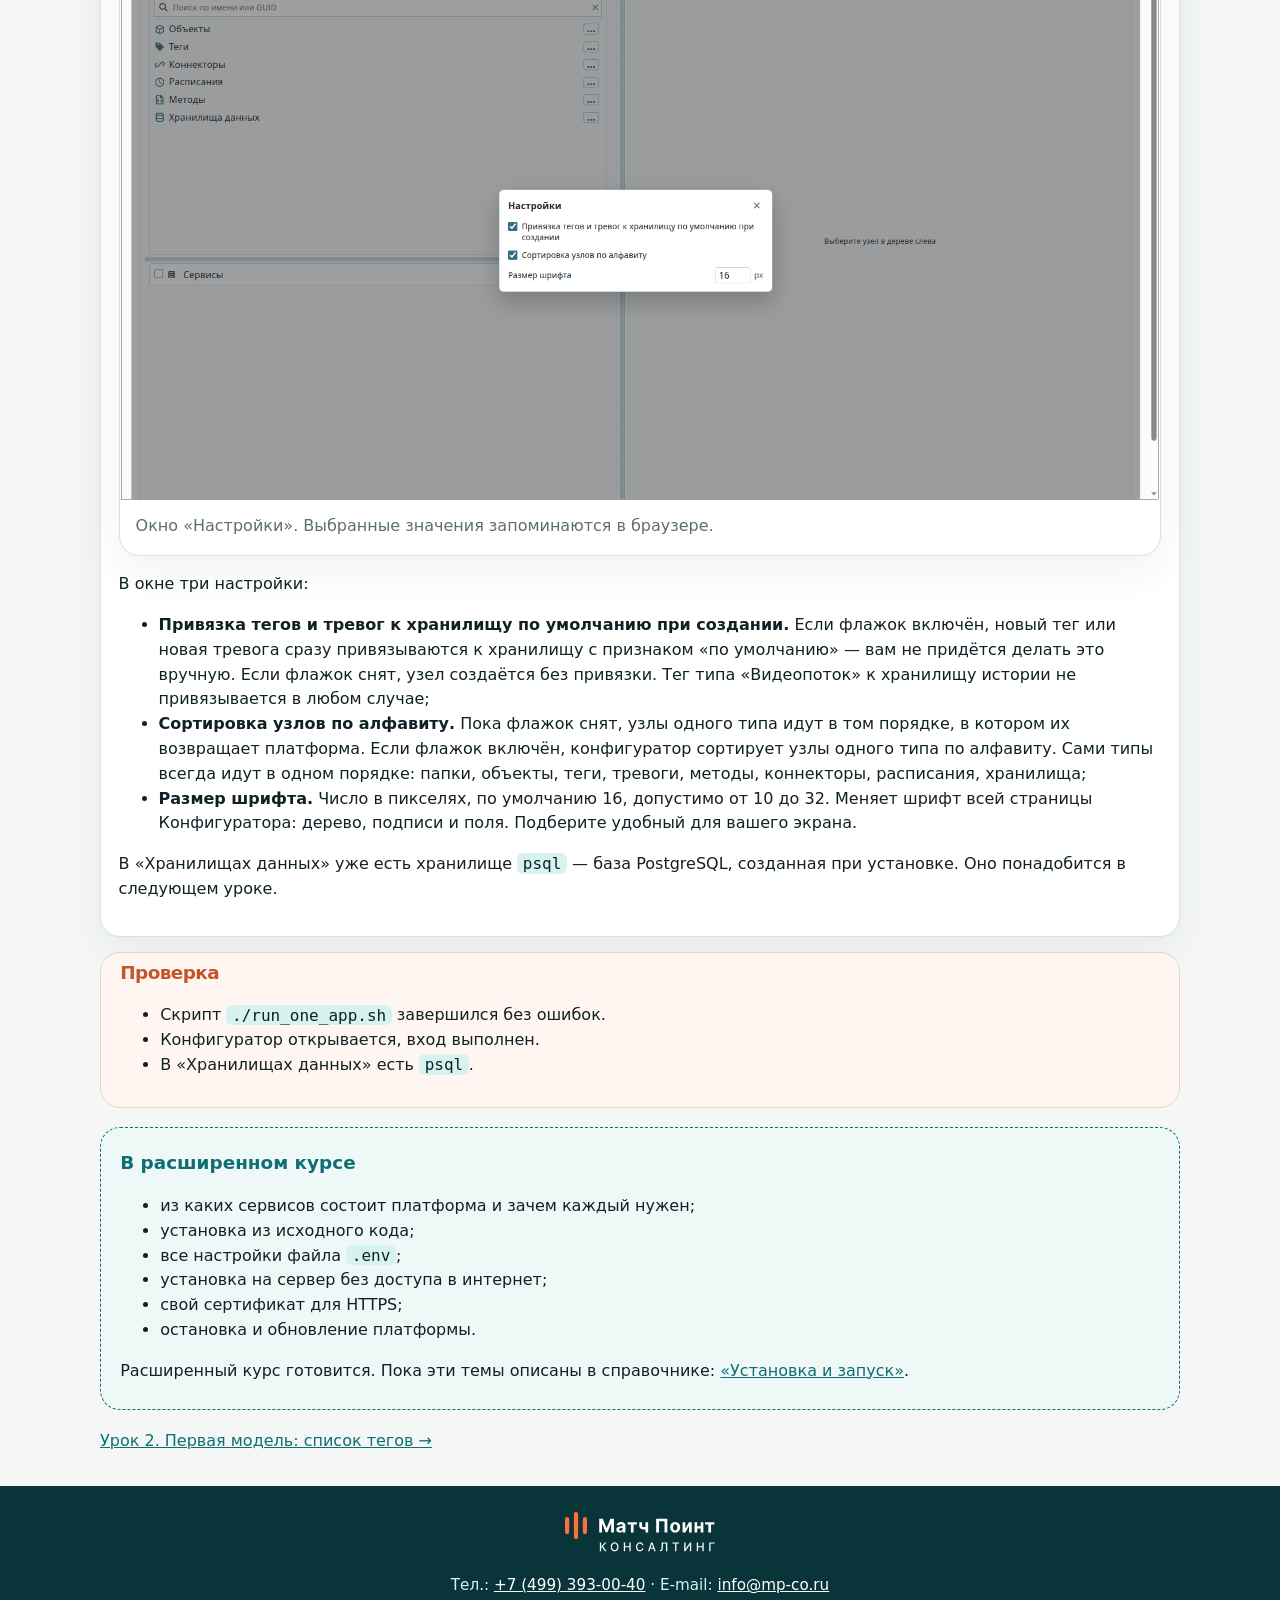
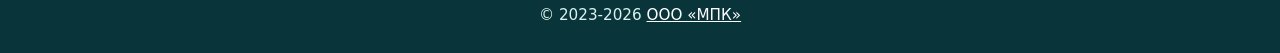
==== commit 8a71a679: "#3 подготовлен урок 3" ====
--- a/01.base/lesson-01.html
+++ b/01.base/lesson-01.html
@@ -10,7 +10,7 @@
   <header class="topbar">
     <div class="wrap nav">
       <a href="index.html"><img class="nav-logo" src="pics/logo.svg" alt=""> Курс по платформе МПК-Пересвет</a>
-      <span>Урок 1 из 13</span>
+      <span>Урок 1 из 9</span>
     </div>
   </header>
   <main class="wrap lesson">
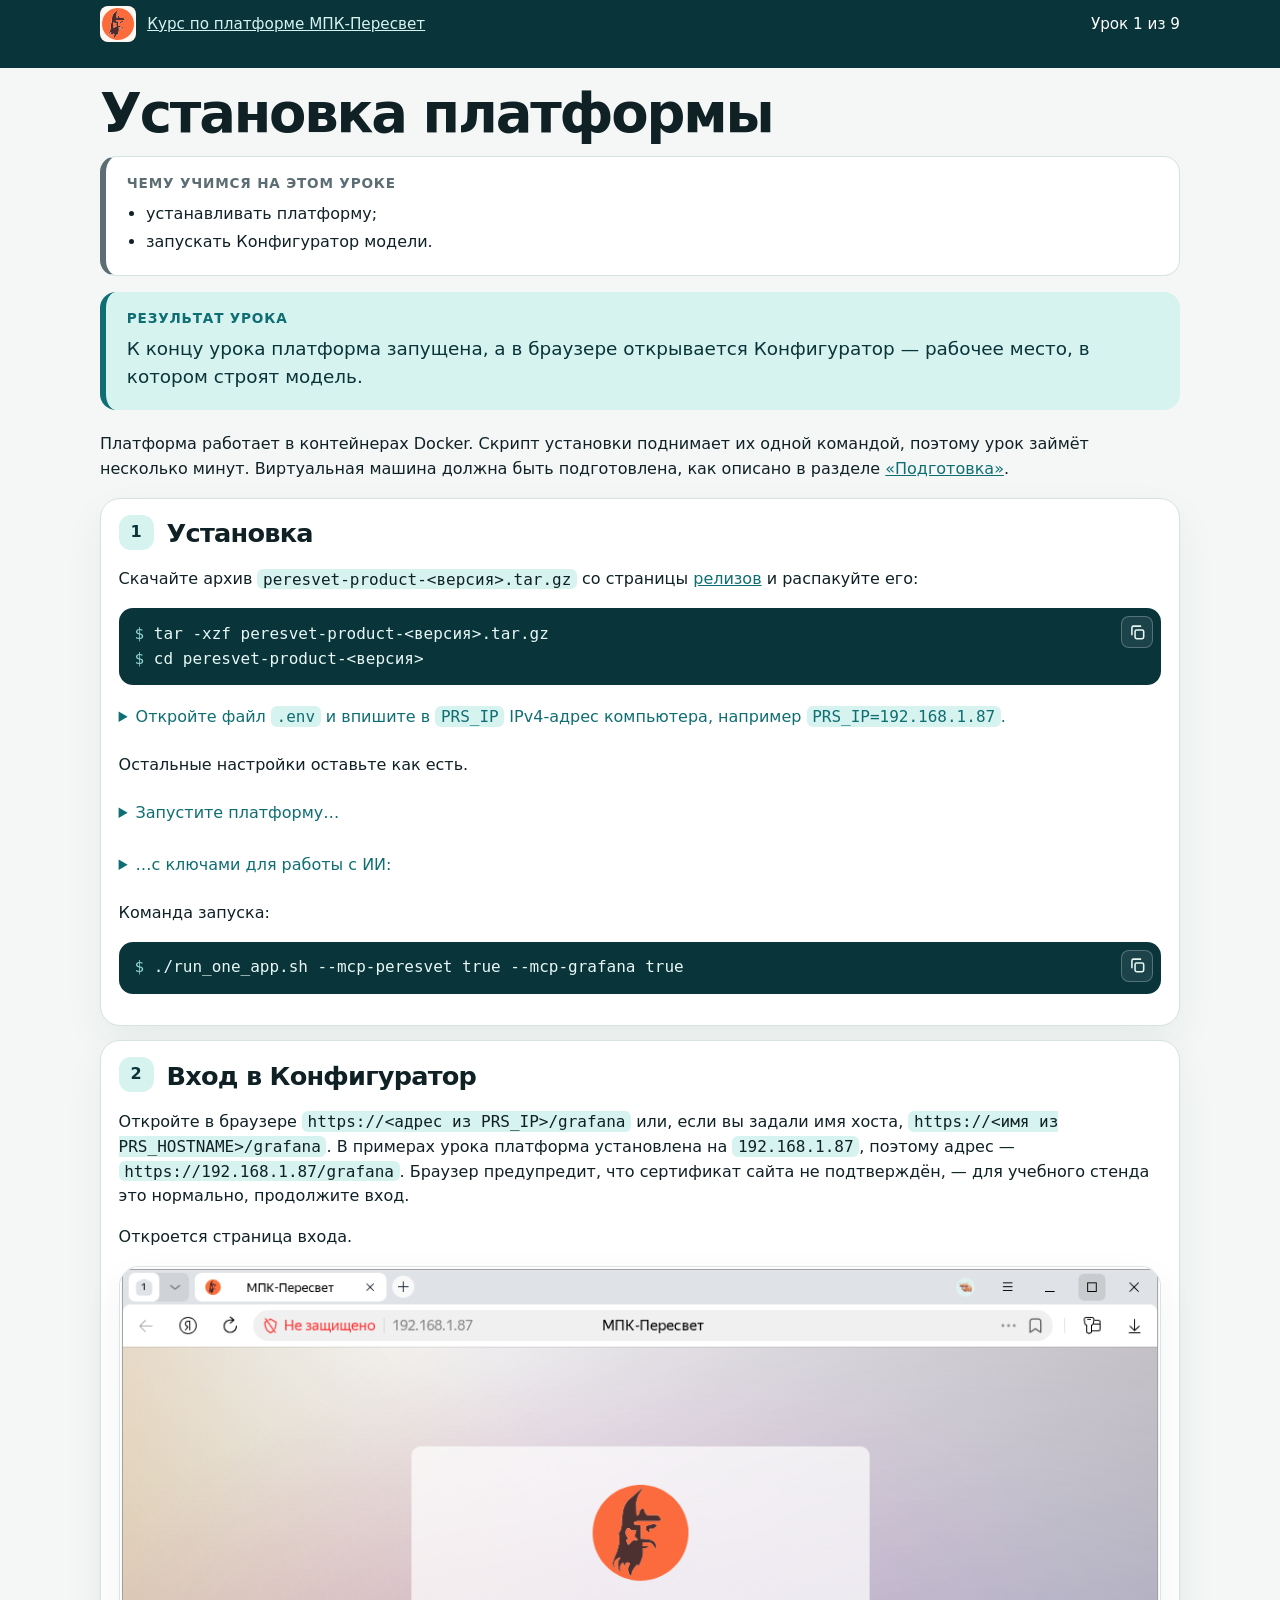
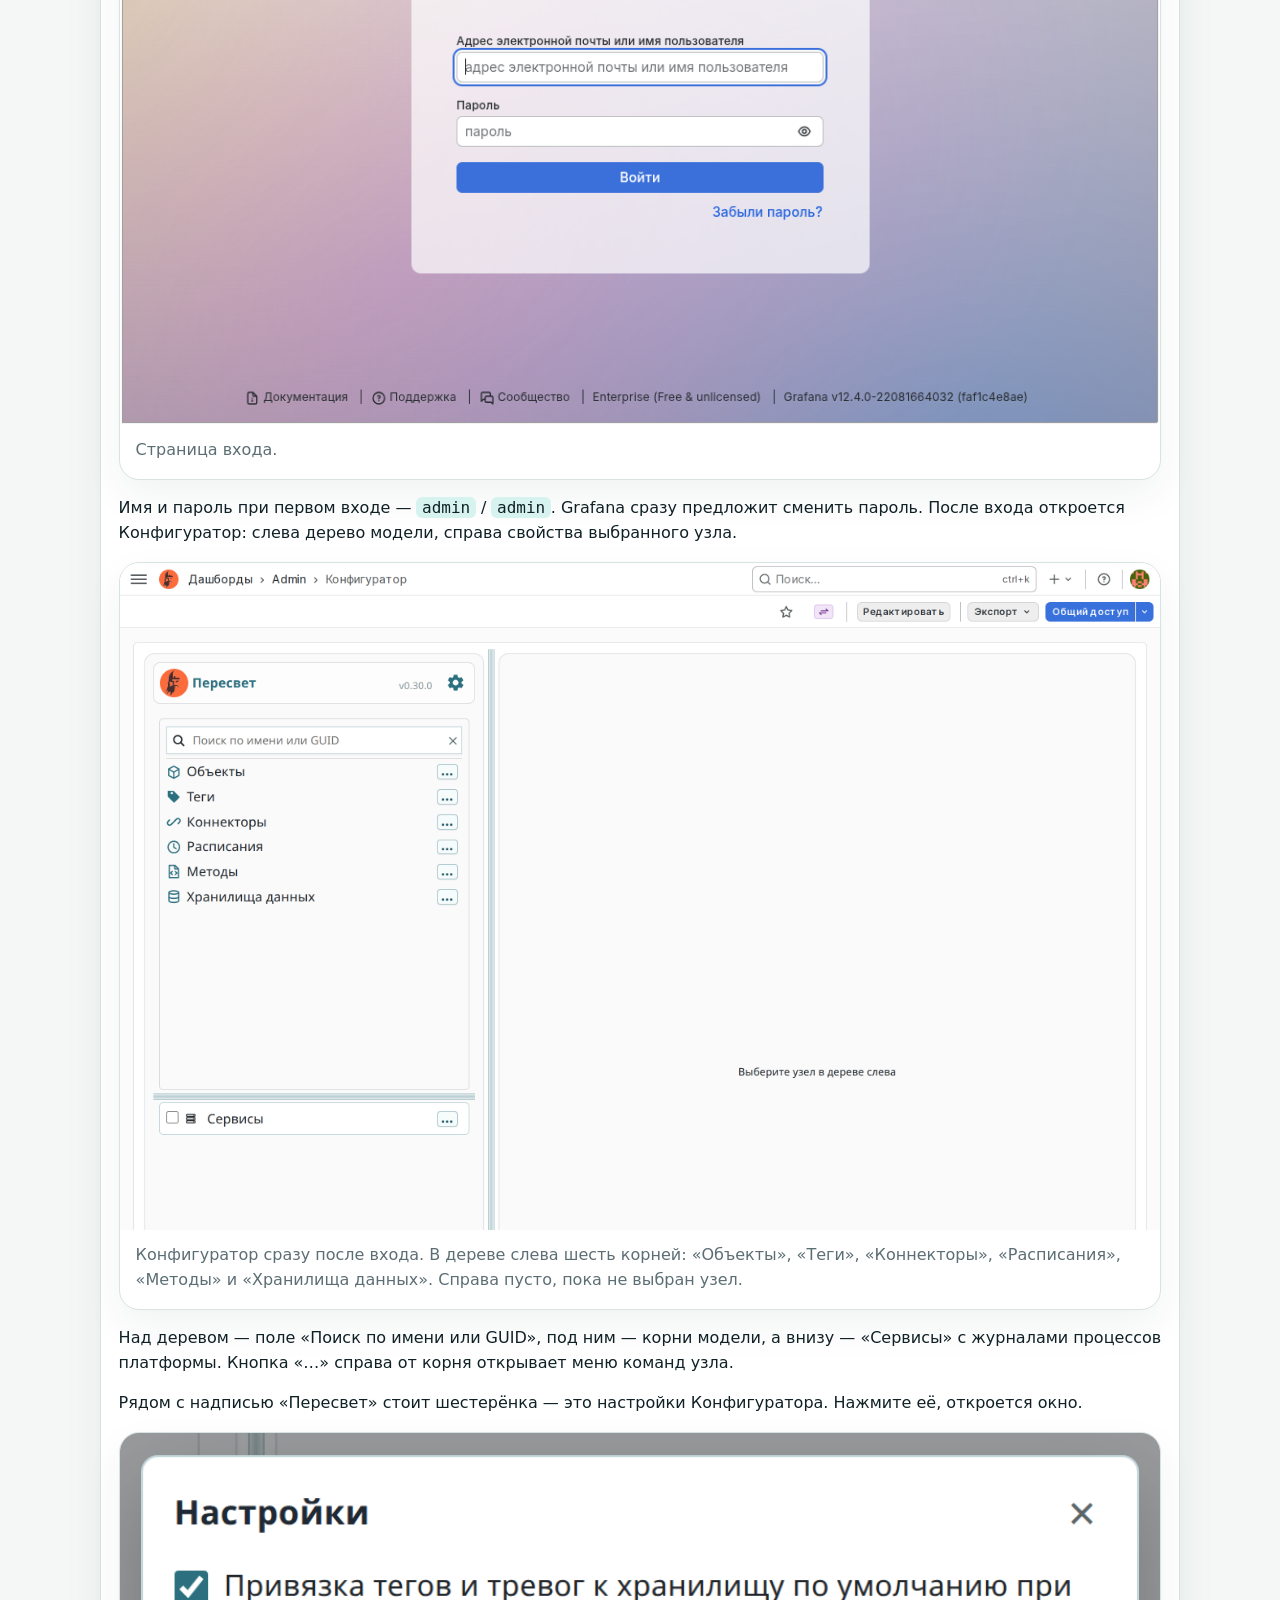
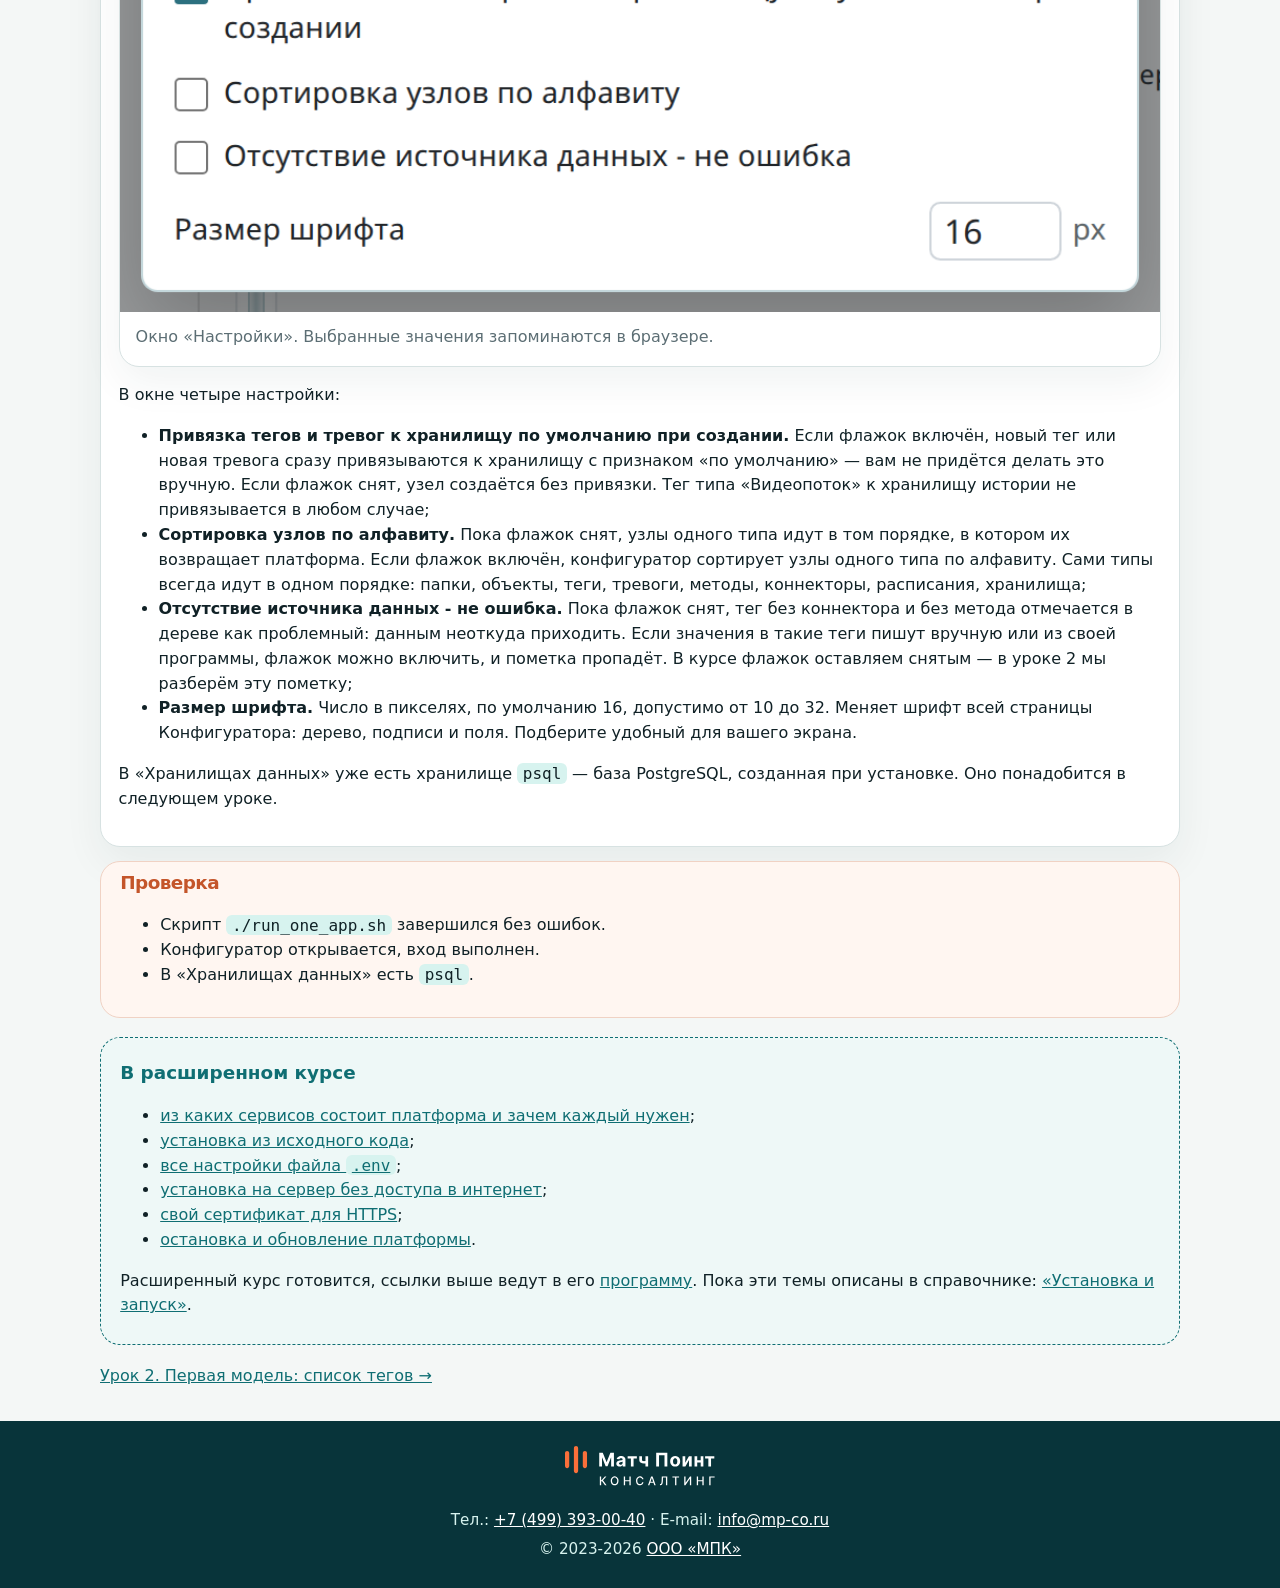
==== commit 9e5c1201: "#5 урок 4 и множество изменений для новой версии платформы" ====
--- a/01.base/lesson-01.html
+++ b/01.base/lesson-01.html
@@ -86,13 +86,14 @@
       <p>Над деревом — поле «Поиск по имени или GUID», под ним — корни модели, а внизу — «Сервисы» с журналами процессов платформы. Кнопка «…» справа от корня открывает меню команд узла.</p>
       <p>Рядом с надписью «Пересвет» стоит шестерёнка — это настройки Конфигуратора. Нажмите её, откроется окно.</p>
       <figure class="figure">
-        <img src="pics/01-lesson.%2003.png" alt="Окно «Настройки» Конфигуратора: два флажка и поле «Размер шрифта»">
+        <img src="pics/01-lesson.%2003.png" alt="Окно «Настройки» Конфигуратора: три флажка и поле «Размер шрифта»">
         <figcaption>Окно «Настройки». Выбранные значения запоминаются в браузере.</figcaption>
       </figure>
-      <p>В окне три настройки:</p>
+      <p>В окне четыре настройки:</p>
       <ul>
         <li><b>Привязка тегов и тревог к хранилищу по умолчанию при создании.</b> Если флажок включён, новый тег или новая тревога сразу привязываются к хранилищу с признаком «по умолчанию» — вам не придётся делать это вручную. Если флажок снят, узел создаётся без привязки. Тег типа «Видеопоток» к хранилищу истории не привязывается в любом случае;</li>
         <li><b>Сортировка узлов по алфавиту.</b> Пока флажок снят, узлы одного типа идут в том порядке, в котором их возвращает платформа. Если флажок включён, конфигуратор сортирует узлы одного типа по алфавиту. Сами типы всегда идут в одном порядке: папки, объекты, теги, тревоги, методы, коннекторы, расписания, хранилища;</li>
+        <li><b>Отсутствие источника данных - не ошибка.</b> Пока флажок снят, тег без коннектора и без метода отмечается в дереве как проблемный: данным неоткуда приходить. Если значения в такие теги пишут вручную или из своей программы, флажок можно включить, и пометка пропадёт. В курсе флажок оставляем снятым — в уроке 2 мы разберём эту пометку;</li>
         <li><b>Размер шрифта.</b> Число в пикселях, по умолчанию 16, допустимо от 10 до 32. Меняет шрифт всей страницы Конфигуратора: дерево, подписи и поля. Подберите удобный для вашего экрана.</li>
       </ul>
       <p>В «Хранилищах данных» уже есть хранилище <code>psql</code> — база PostgreSQL, созданная при установке. Оно понадобится в следующем уроке.</p>
@@ -110,14 +111,14 @@
     <aside class="deeper">
       <h2>В расширенном курсе</h2>
       <ul>
-        <li>из каких сервисов состоит платформа и зачем каждый нужен;</li>
-        <li>установка из исходного кода;</li>
-        <li>все настройки файла <code>.env</code>;</li>
-        <li>установка на сервер без доступа в интернет;</li>
-        <li>свой сертификат для HTTPS;</li>
-        <li>остановка и обновление платформы.</li>
+        <li><a href="../02.advanced/index.html#lesson-01">из каких сервисов состоит платформа и зачем каждый нужен</a>;</li>
+        <li><a href="../02.advanced/index.html#lesson-01">установка из исходного кода</a>;</li>
+        <li><a href="../02.advanced/index.html#lesson-01">все настройки файла <code>.env</code></a>;</li>
+        <li><a href="../02.advanced/index.html#lesson-01">установка на сервер без доступа в интернет</a>;</li>
+        <li><a href="../02.advanced/index.html#lesson-01">свой сертификат для HTTPS</a>;</li>
+        <li><a href="../02.advanced/index.html#lesson-01">остановка и обновление платформы</a>.</li>
       </ul>
-      <p>Расширенный курс готовится. Пока эти темы описаны в справочнике: <a href="https://mp-co-ru.github.io/peresvet/installation.html">«Установка и запуск»</a>.</p>
+      <p>Расширенный курс готовится, ссылки выше ведут в его <a href="../02.advanced/index.html">программу</a>. Пока эти темы описаны в справочнике: <a href="https://mp-co-ru.github.io/peresvet/installation.html">«Установка и запуск»</a>.</p>
     </aside>
 
     <p><a href="lesson-02.html">Урок 2. Первая модель: список тегов →</a></p>
--- a/01.base/course.css
+++ b/01.base/course.css
@@ -277,14 +277,48 @@
 .spoiler { margin: 0.8rem -1rem; padding: 0.45rem 1rem; border-radius: 14px; }
 .spoiler[open] { background: #edf4f4; }
 .spoiler[open] code { background: #fff; }
+.spoiler[open] pre code { background: none; }
+/* Дополнение к уроку: необязательная часть, свёрнута по умолчанию */
+.addon {
+  margin: 0.9rem 0;
+  padding: 1rem 1.1rem;
+  border: 1px dashed var(--teal);
+  border-radius: 20px;
+  background: var(--card);
+}
+.addon > summary {
+  display: flex;
+  gap: 0.8rem;
+  align-items: center;
+  cursor: pointer;
+  list-style: none;
+  color: var(--teal-deep);
+  font-size: clamp(1.15rem, 2vw, 1.4rem);
+  font-weight: 700;
+}
+.addon > summary::-webkit-details-marker { display: none; }
+.addon > summary .t { flex: 1 1 auto; }
+.addon > summary .tag {
+  flex: 0 0 auto;
+  padding: 0.15rem 0.6rem;
+  border-radius: 10px;
+  background: var(--mint);
+  color: var(--teal);
+  font-size: 0.8rem;
+  font-weight: 800;
+  letter-spacing: 0.06em;
+  text-transform: uppercase;
+}
+.addon[open] > summary { margin-bottom: 0.4rem; }
+.addon h3 { margin: 1.5rem 0 0.5rem; }
 .spoiler > summary { cursor: pointer; font-weight: 400; color: var(--teal); }
 .spoiler > :not(summary) { margin-left: 1.2rem; }
 .spoiler > :last-child { margin-bottom: 0.4rem; }
 @media (max-width: 800px) {
   .spoiler { margin-left: 0; margin-right: 0; }
 }
-.prep { padding: 1.2rem 1.4rem; }
 .prep ul { margin: 0.4rem 0 0; padding-left: 1.2rem; }
+.prep li { margin: 0.35rem 0; }
 .intro {
   background: var(--card);
   border: 1px solid var(--line);
@@ -311,6 +345,8 @@
 .path .more li { margin: 0.2rem 0; }
 .path .open { font-weight: 700; text-decoration: none; }
 .path .soon { color: var(--muted); font-size: 0.9rem; }
+.path .from { margin: 0 0 0.7rem; color: var(--muted); font-size: 0.9rem; }
+#program h3 { margin: 1.8rem 0 0.7rem; color: var(--teal-deep); font-size: 1.2rem; }
 .path .n {
   flex: 0 0 auto;
   width: 2.4rem;
